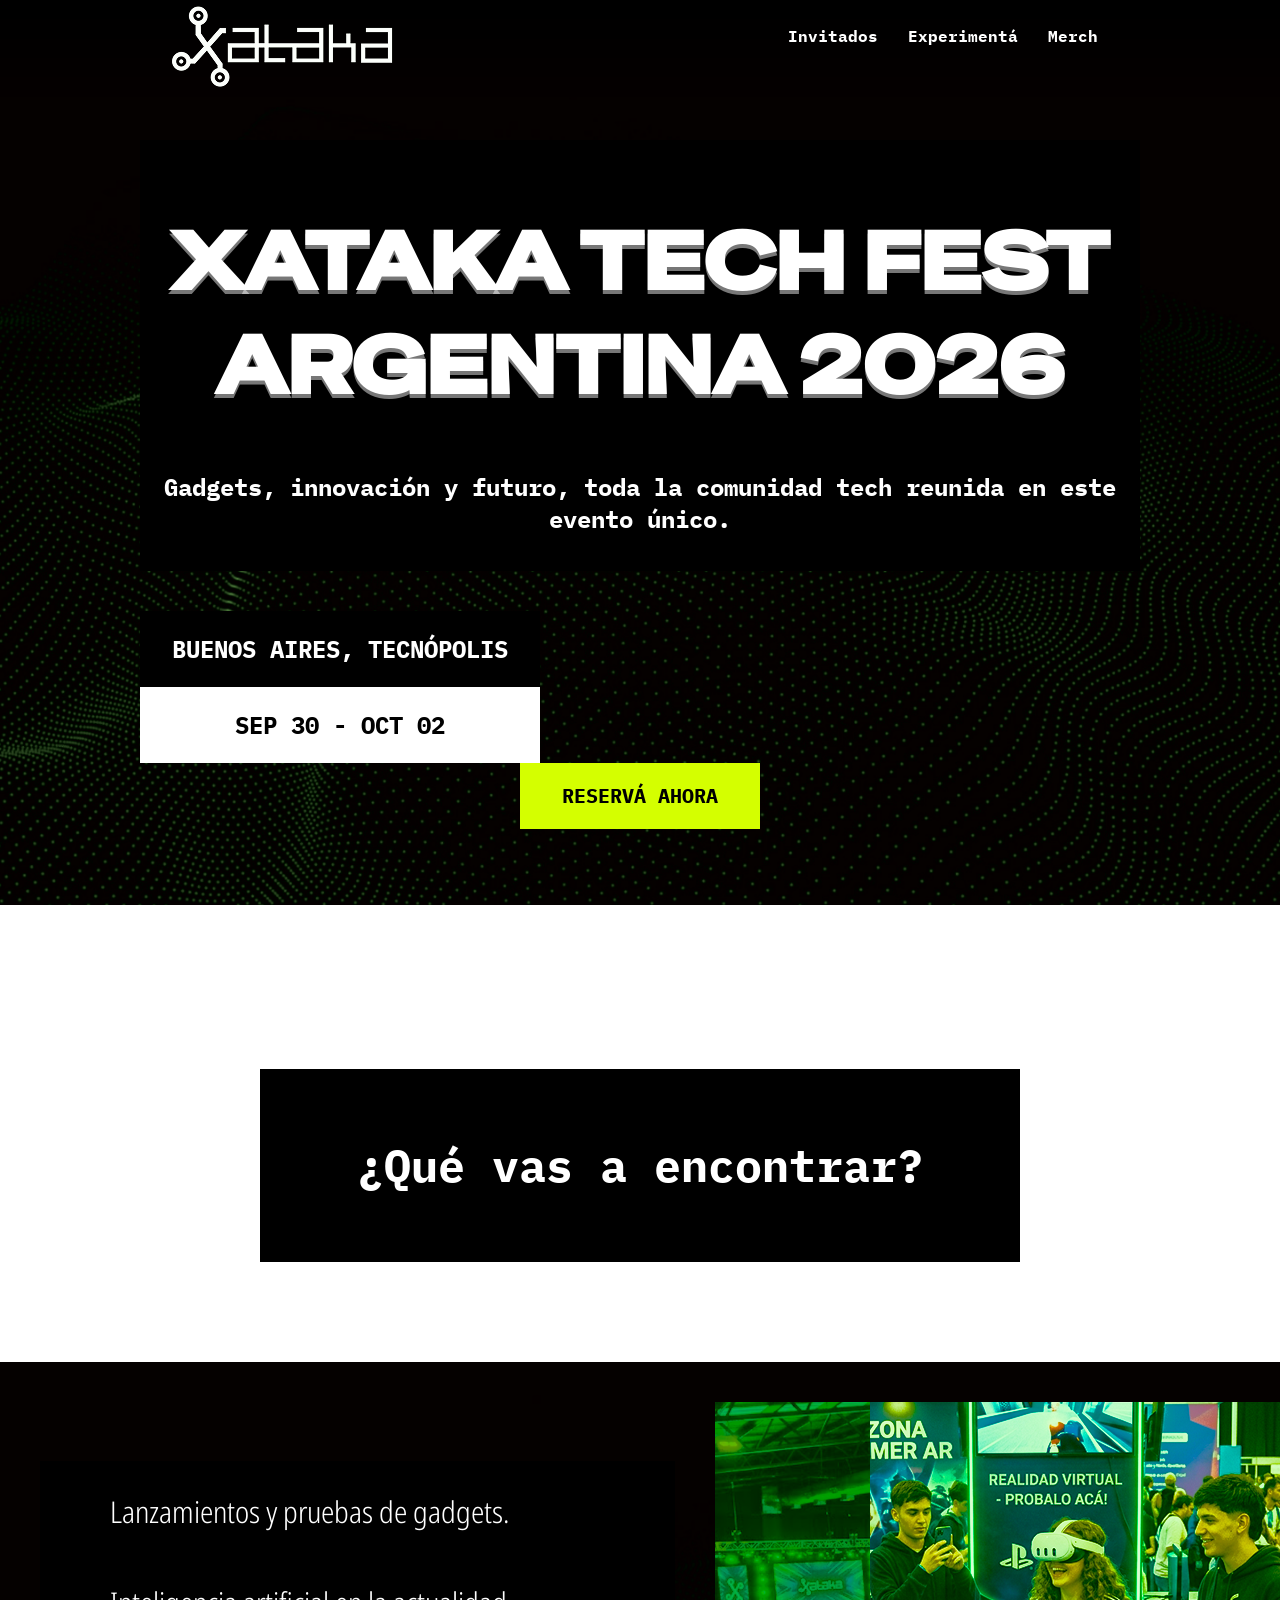
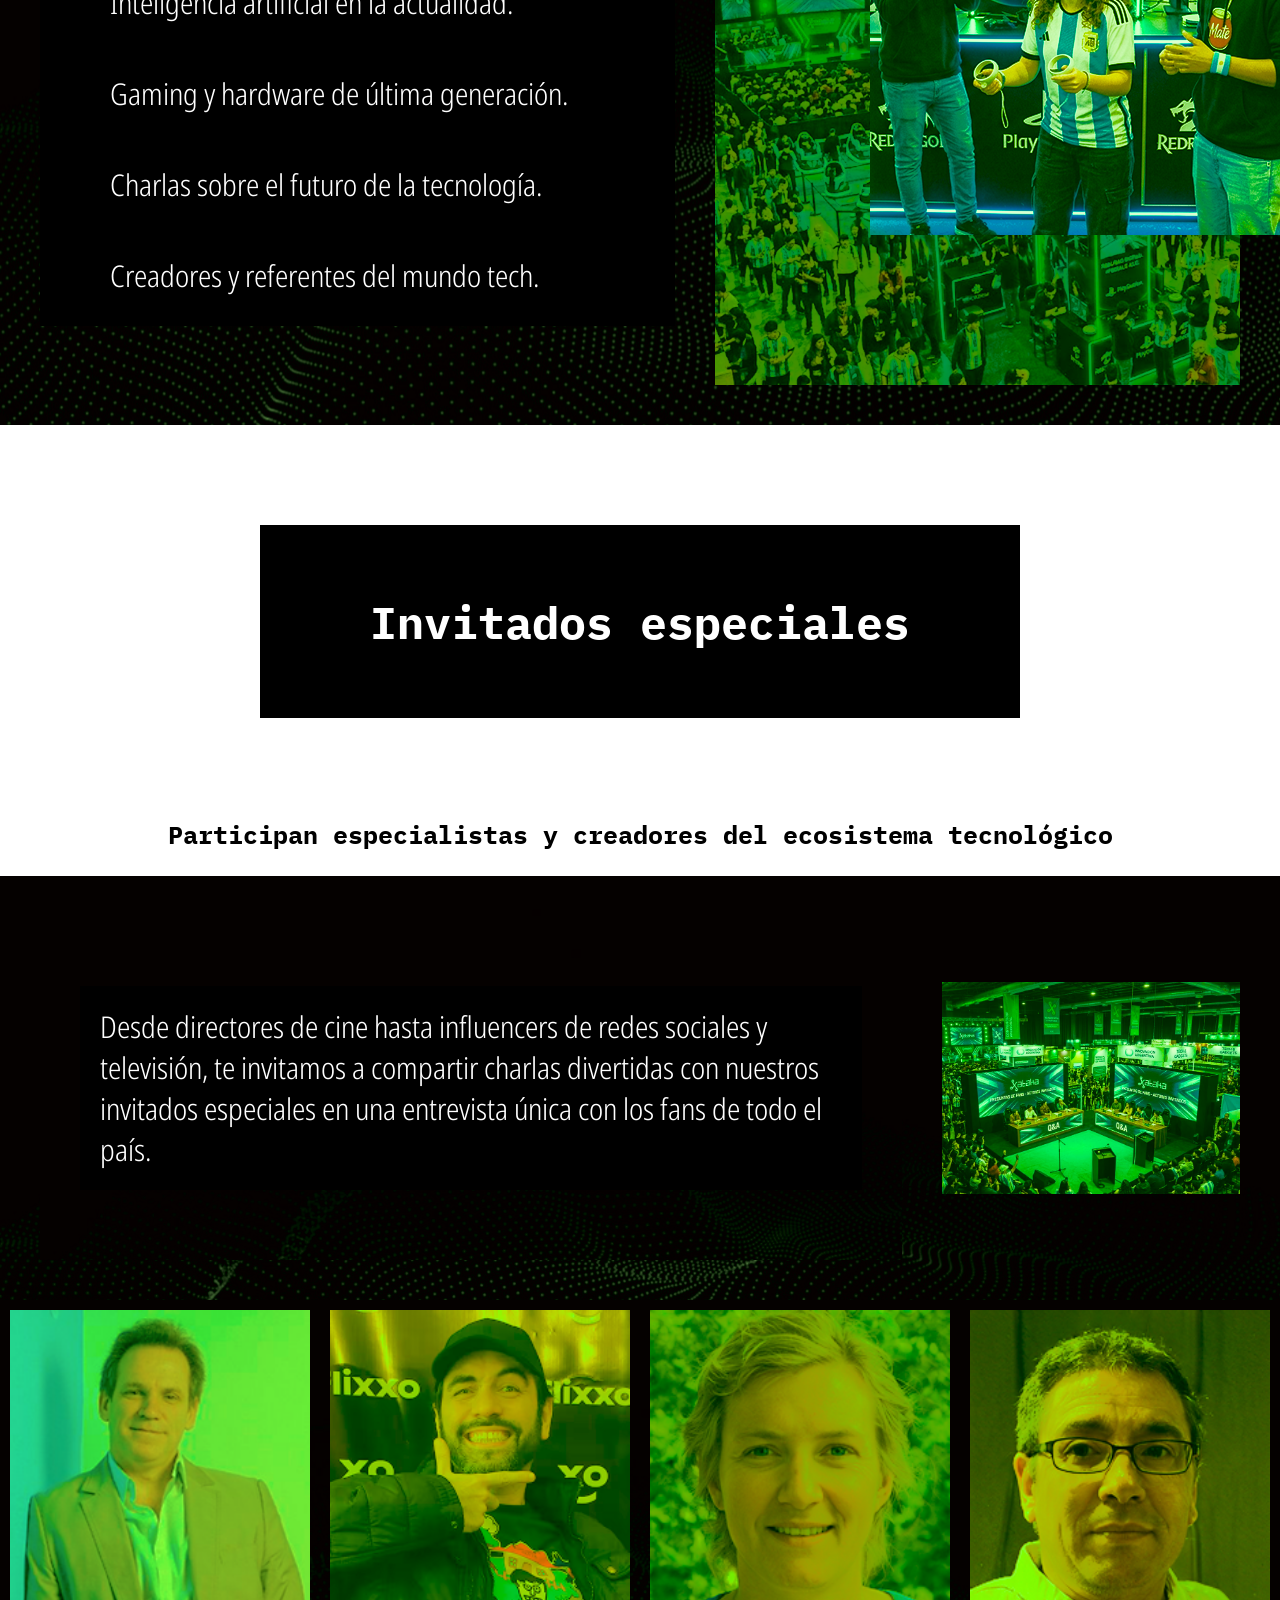
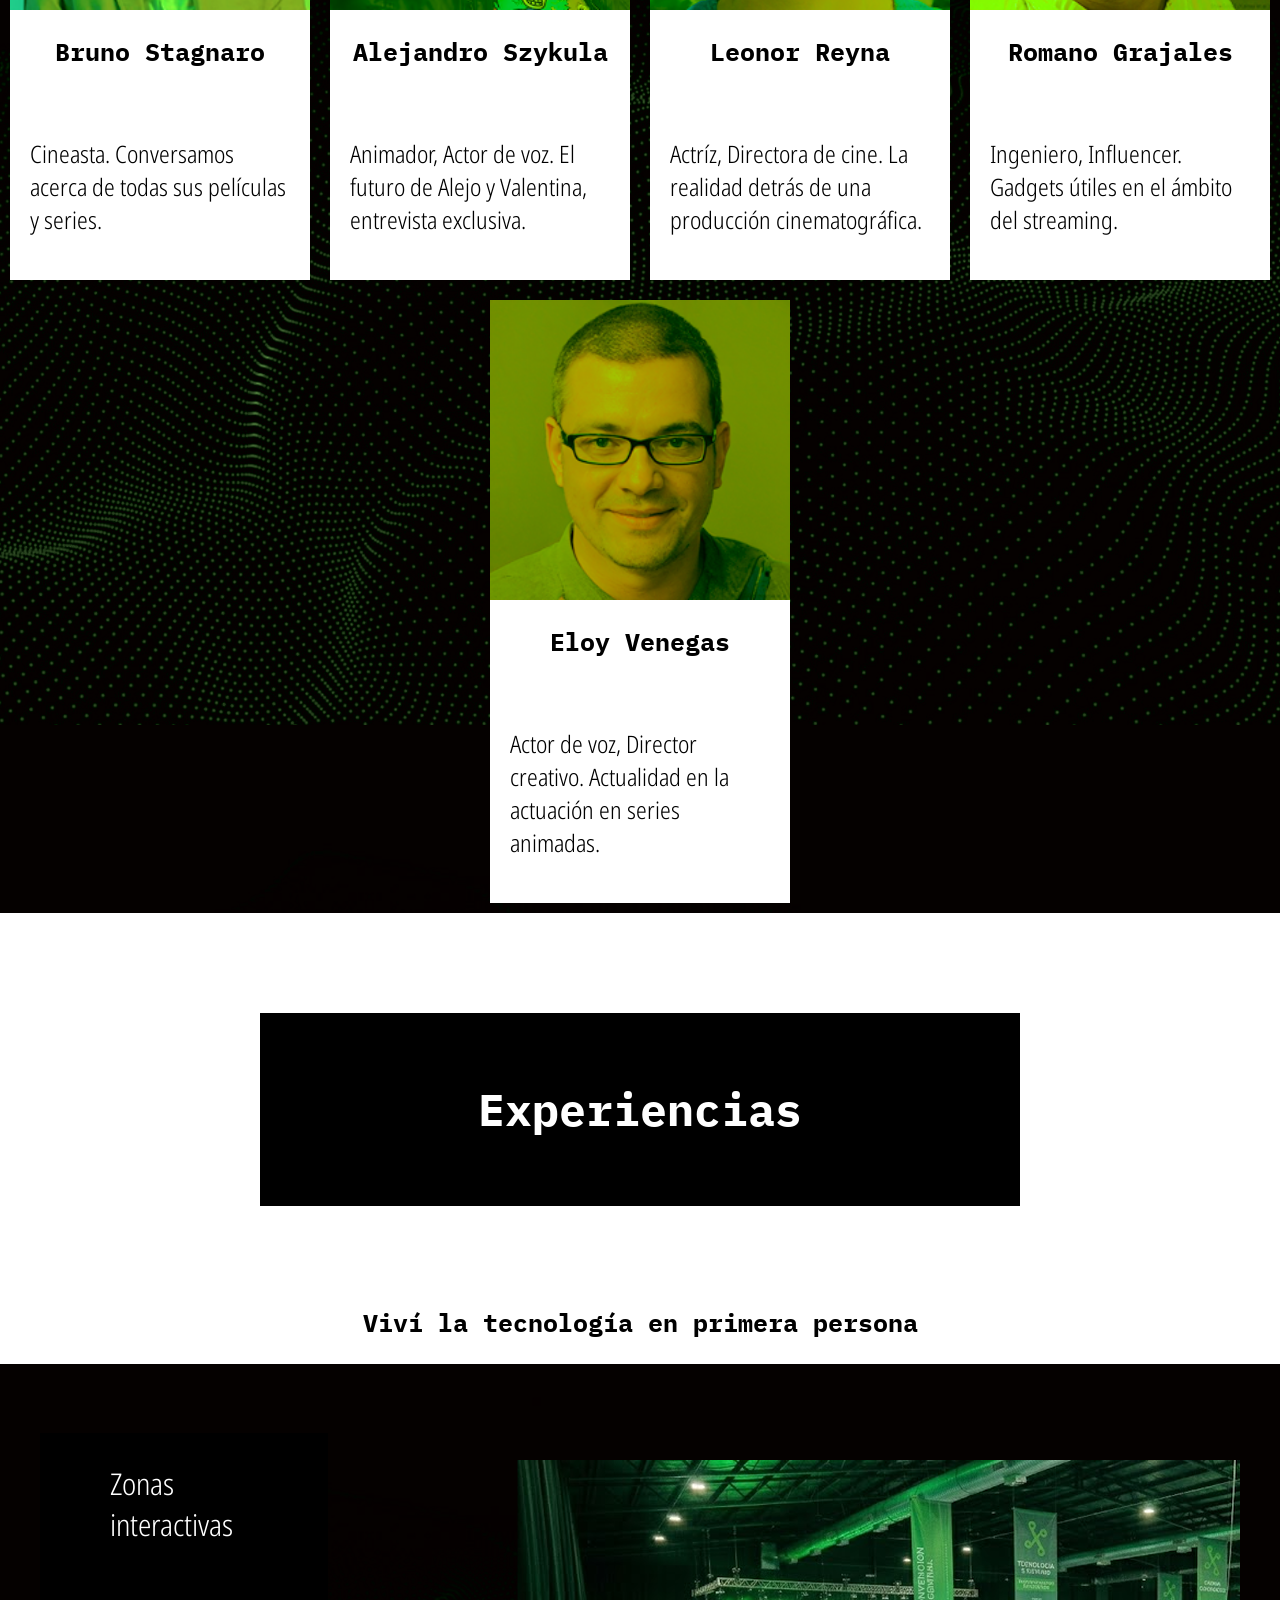
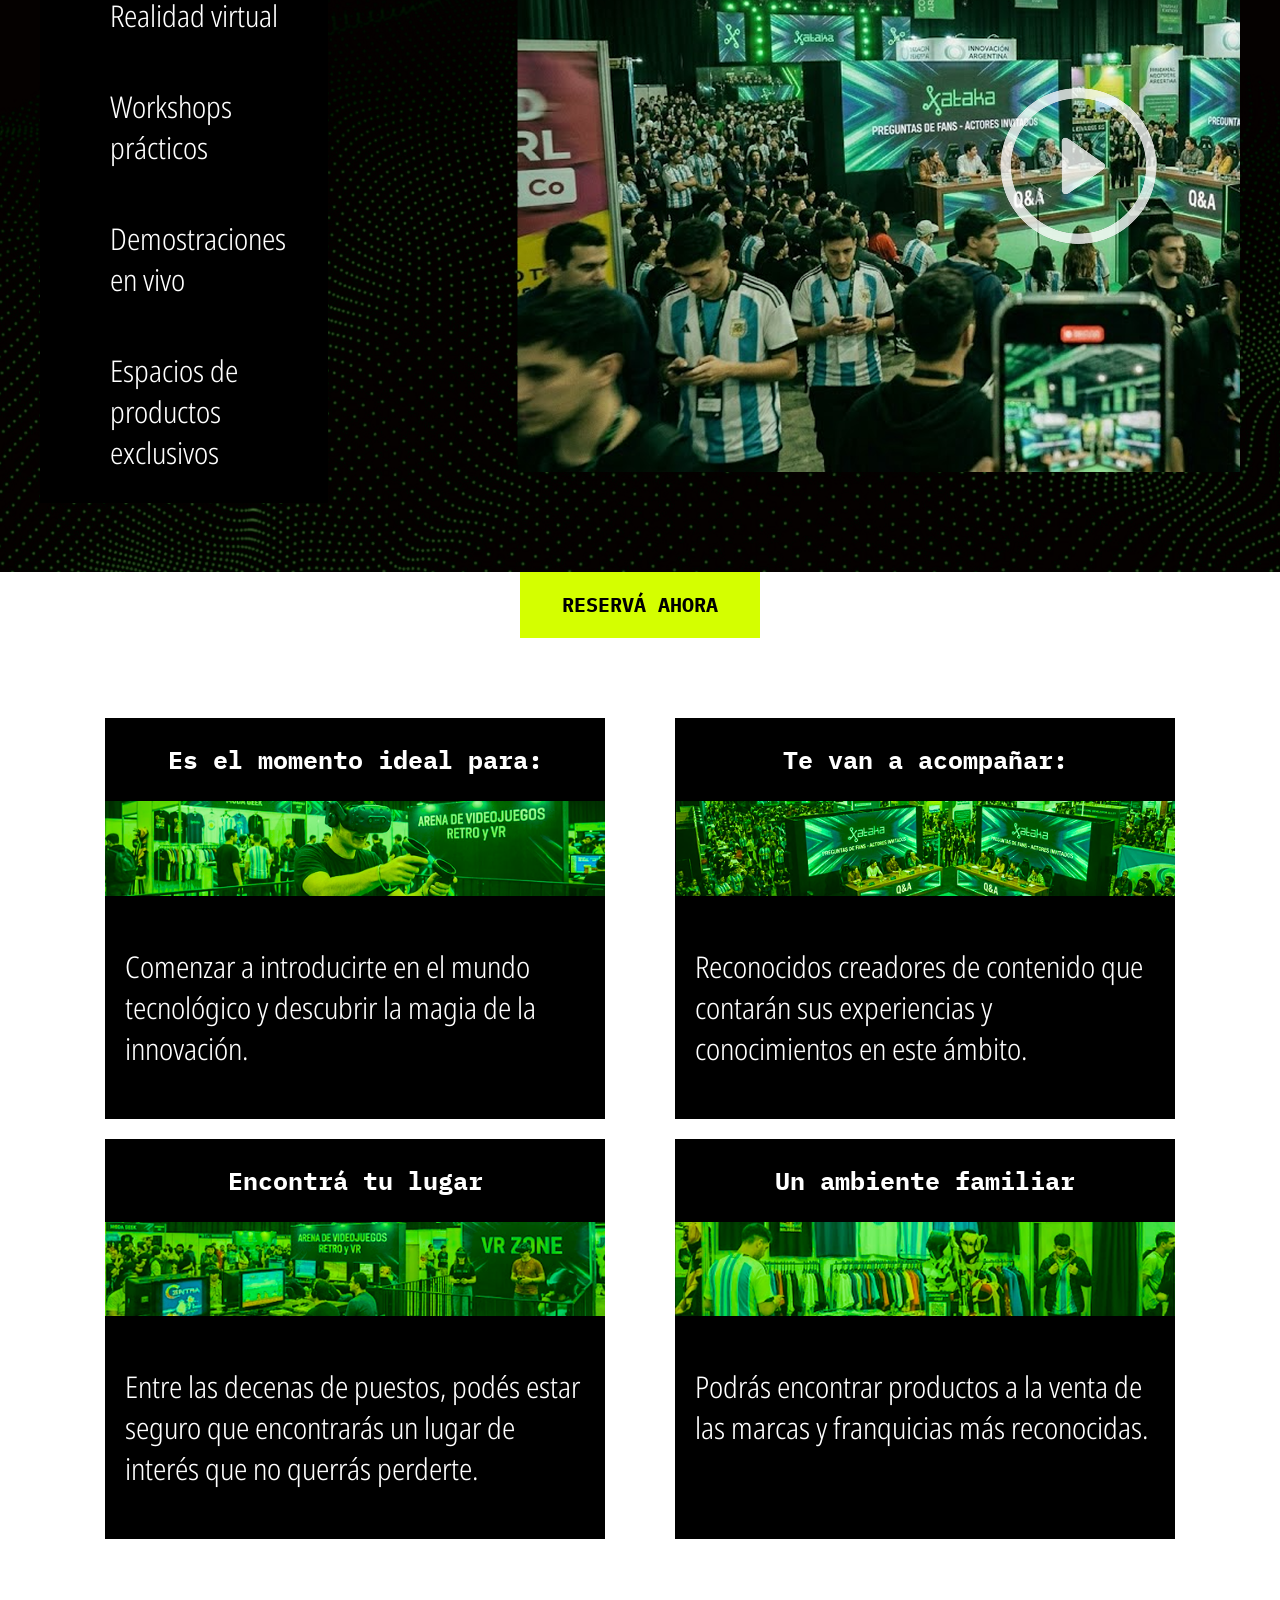
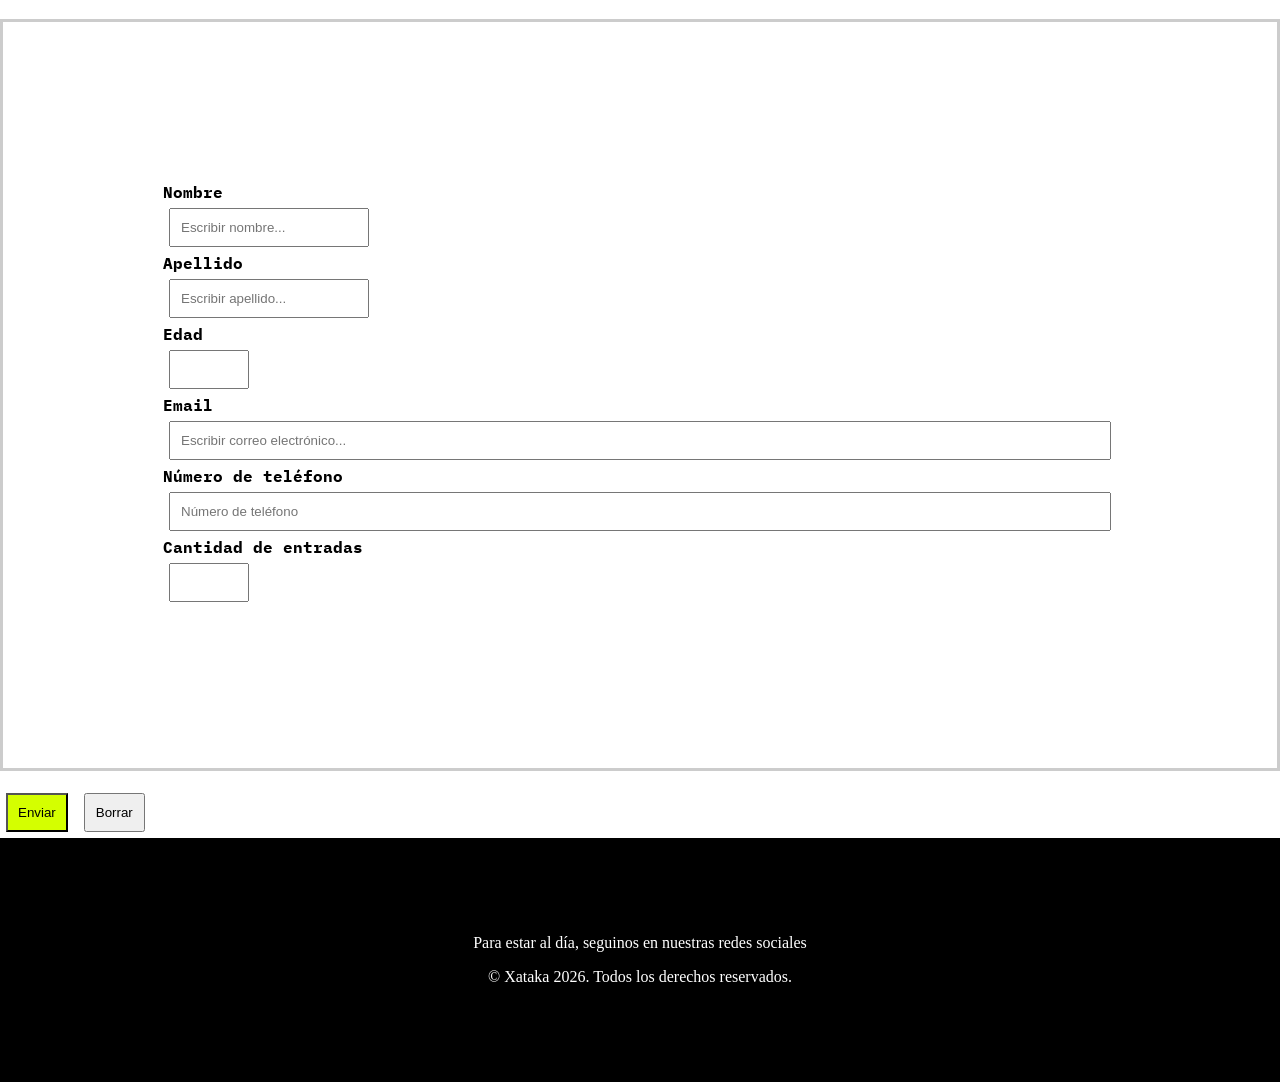
==== TP1_Xataca-main/index.html @ 2e97c283 "Add files via upload" ====
<html>
  <html lang="es">
    <head>
      <title>Xataka Tech Fest Argentina 2026</title>
      <meta charset="UTF-8" />
      <meta name="viewport" content="width=device-width, initial-scale=1.0" />
      <meta name="description" content="Xataca Tech Fest" />
      <link rel="stylesheet" href="estilos.css" />
    </head>
    <body>
      <header class="portada">
        <nav>
          <a href="https://www.xataka.com/"
            ><img src="./Imágenes/xatala logo.png" alt=""
          /></a>

          <ul>
            <li><a href="#Invitados">Invitados</a></li>
            <li><a href="#Experimentá">Experimentá</a></li>
            <li><a href="#Merch">Merch</a></li>
          </ul>
        </nav>

        <div class="título_fondo">
          <h1>XATAKA TECH FEST ARGENTINA 2026</h1>

          <h2>
            Gadgets, innovación y futuro, toda la comunidad tech reunida en este
            evento único.
          </h2>
        </div>

        <div class="info">
          <div class="ubicacion">
            <h2>BUENOS AIRES, TECNÓPOLIS</h2>
          </div>

          <div class="fecha">
            <h2>SEP 30 - OCT 02</h2>
          </div>
        </div>

        <div>
          <button class="boton"><h2>RESERVÁ AHORA</h2></button>
        </div>
      </header>

      <!-- Inicia la sección de lo que podemos encontrar. -->
      <section>
        <div>
          <div class="fondo_negro titulitos">
            <h2>¿Qué vas a encontrar?</h2>
          </div>

          <div class="fondo_portada">
            <ul class="fondo_negro listita">
              <li>Lanzamientos y pruebas de gadgets.</li>
              <li>Inteligencia artificial en la actualidad.</li>
              <li>Gaming y hardware de última generación.</li>
              <li>Charlas sobre el futuro de la tecnología.</li>
              <li>Creadores y referentes del mundo tech.</li>
            </ul>
            <div class="imagenes-seccion">
              <img src="Imágenes/image 9.png" alt="" class="tikita" />
              <img src="Imágenes/Encontrar.png" alt="" class="adaptables" />
            </div>
          </div>
        </div>
      </section>

      <!-- Inicia la sección de invitados. -->
      <section>
        <div>
          <div class="fondo_negro titulitos">
            <h2 id="Invitados">
              Invitados especiales
            </h2>
          </div>
          <h3>
            Participan especialistas y creadores del ecosistema tecnológico
          </h3>
          <div class="fondo_portada">
            <div class="cuadro_negro">
              <p>Desde directores de cine hasta influencers de redes sociales y televisión, te invitamos a compartir charlas divertidas con nuestros invitados especiales en una entrevista única con los fans de todo el país.</p>
            </div>
            <div class="imagenes-seccion">
              <img src="Imágenes/Invitados.png" alt="" class="adaptables" />
            </div>
          </div>
          <div class="cuadro_invitados">
            <div class="tarjeta_invitado">
              <img src="./Imágenes/bruno.png" alt="">
              <h3>Bruno Stagnaro</h3>
              <p>Cineasta. Conversamos acerca de todas sus películas y series.</p>
            </div>
            <div class="tarjeta_invitado">
              <img src="./Imágenes/ale.png" alt="">
              <h3>Alejandro Szykula</h3>
              <p>Animador, Actor de voz. El futuro de Alejo y Valentina, entrevista exclusiva.</p>
            </div>
            <div class="tarjeta_invitado">
              <img src="./Imágenes/leonor.png" alt="">
              <h3>Leonor Reyna</h3>
              <p>Actríz, Directora de cine. La realidad detrás de una producción cinematográfica.</p>
            </div>
            <div class="tarjeta_invitado">
              <img src="./Imágenes/romano.png" alt="">
              <h3>Romano Grajales</h3>
              <p>Ingeniero, Influencer. Gadgets útiles en el ámbito del streaming. </p>
            </div>
            <div class="tarjeta_invitado">
              <img src="./Imágenes/eloy.png" alt="">
              <h3>Eloy Venegas</h3>
              <p>Actor de voz, Director creativo. Actualidad en la actuación en series animadas.</p>
            </div>
          </div>
        </div>
      </section>

      <!-- Inicia la sección de experiencias. -->
      <section>
        <div>
          <div class="fondo_negro titulitos">
            <h2 id="Experimentá">Experiencias</h2>
          </div>
          <h3>Viví la tecnología en primera persona</h3>
          <div class="fondo_portada">
            <ul class="fondo_negro listita">
              <li>Zonas interactivas</li>
              <li>Realidad virtual</li>
              <li>Workshops prácticos</li>
              <li>Demostraciones en vivo</li>
              <li>Espacios de productos exclusivos</li>
            </ul>

            <ul class="carrusel">
              <li><img src="Imágenes/carrusel_prueba.png" alt="" /></li>
              <li><img src="Imágenes/carrusel_prueba.png" alt="" /></li>
            </ul>
          </div>
        </div>
      </section>

      <div class="div_boton">
        <button class="boton"><h2>RESERVÁ AHORA</h2></button>
      </div>

      <!-- Inicia la sección de bullets. -->
      <section class="contenedor-tarjeta">
        <div class="fondo_negro tarjeta">
          <div>
            <h3>Es el momento ideal para:</h3>
          </div>
          <div>
            <img src="./Imágenes/Ideal_img.png" alt="" />
          </div>

          <p>
            Comenzar a introducirte en el mundo tecnológico y descubrir la magia
            de la innovación.
          </p>
        </div>

        <!-- Inicia el párrafo de acompañar. -->

        <div class="fondo_negro tarjeta">
          <div>
            <h3>Te van a acompañar:</h3>
          </div>
          <div>
            <img src="./Imágenes/Acompañar_img.png" alt="" />
          </div>

          <p>
            Reconocidos creadores de contenido que contarán sus experiencias y
            conocimientos en este ámbito.
          </p>
        </div>

        <!-- Inicia el párrafo de lugar. -->

        <div class="fondo_negro tarjeta">
          <div>
            <h3>Encontrá tu lugar</h3>
          </div>
          <div>
            <img src="./Imágenes/Lugar.png" alt="" />
          </div>
          <p>
            Entre las decenas de puestos, podés estar seguro que encontrarás un
            lugar de interés que no querrás perderte.
          </p>
        </div>

        <!-- Inicia el párrafo de ambiente familiar. -->

        <div class="fondo_negro tarjeta">
          <div>
            <h3>Un ambiente familiar</h3>
          </div>
          <div>
            <img src="./Imágenes/Ambiente_img.png" alt="" />
          </div>
          <p>
            Podrás encontrar productos a la venta de las marcas y franquicias
            más reconocidas.
          </p>
        </div>
      </section>


          <form id="form">
          <label for="Nombre">Nombre</label>
          <input
            type="text"
            name="Nombre"
            id="Nombre"
            placeholder="Escribir nombre..."
            required
          />

          <label for="Apellido">Apellido</label>
          <input
            type="text"
            name="Apellido"
            id="Apellido"
            placeholder="Escribir apellido..."
            required
          />

          <label for="Edad">Edad</label>
          <input
            type="number"
            name="Edad"
            id="Edad"
            min="0"
            max="120"
            required
          />

          <label for="email">Email</label>
          <input
            type="email"
            name="email"
            id="email"
            placeholder="Escribir correo electrónico..."
            required
          />

          <label for="teléfono">Número de teléfono</label>
          <input
            type="tel"
            name="teléfono"
            id="teléfono"
            placeholder="Número de teléfono"
          />

          <label for="Cantidad de entradas">Cantidad de entradas</label>
          <input
            type="number"
            name="Cantidad de entradas"
            id="Cantidad de entradas"
            min="0"
            max="120"
            required
          />
        </form>

        <input type="submit" id="boton-enviar" value="Enviar" />

        <input type="reset" id="boton-borrar" value="Borrar" />
      </section>

      <!-- Falta edad, cantidad de entradas, arreglar lo del teléfono y no sé qué más. -->

           <script src="./papasfritas.js"></script>

      <section class="mensajito escondidito" id="mensajito">
        <p>
          Gracias <span id="Nombre-placeholder">Nombre</span>
          <span id="Apellido-placeholder">Apellido</span>, por dejar tus datos
          bancarios a <span id="email-placeholder">correo</span>:DDD
        </p>
      </section>
      <footer>
        <p>Para estar al día, seguinos en nuestras redes sociales</p>
        <p>&copy; Xataka 2026. Todos los derechos reservados.</p>
      </footer>
    </body>
  </html>
</html>
---- TP1_Xataca-main/estilos.css ----
/* Acordate de poner los media queeries. */

@font-face {
  font-family: "IBM Plex Mono";
  src: url("./Fuentes/IBMPlexMono-Bold.ttf");
}

@font-face {
  font-family: "Special Gothic Expanded One";
  src: url("./Fuentes/SpecialGothicExpandedOne-Regular.ttf");
}

@font-face {
  font-family: "Noto Sans Condensed Light";
  src: url("./Fuentes/NotoSans_Condensed-Light.ttf");
}

body {
  padding: 0;
  margin: 0;
}

header {
  padding: 140px;
}

.boton {
  background-color: #d4ff00;
  border-color: transparent;
  padding-left: 40px;
  padding-right: 40px;
  font-weight: bold;
  cursor: pointer;
}

.boton:hover {
  color: #fff;
  background-color: #627600;
}

.div_boton{
text-align: center;
}

.título_fondo {
  background-color: black;
  padding: 16px;
}

.info {
  display: flex;
  flex-direction: column;
  align-content: space-around;
  margin-top: 40px;
  margin-inline: 300px;
  transform: translateX(-300px);
}

.ubicacion {
  background-color: #fff;
  color: #000;
  padding: 2px;
  width: auto;
}

.fecha {
  background-color: black;
  color: #fff;
  padding: 2px;
}

header h1 {
  font-family: "Special Gothic Expanded One";
  font-size: 80px;
  text-shadow: #ffffff77 0px 4px 0px;
}

/*
header h2 {
    opacity: 0.8;
}

header h2:hover {
    opacity: 1.0;
}
*/

section h2 {
  padding: 10px;
}

section div h3 {
  text-align: center;
  font-size: 25px;
}

ul {
  list-style: none;
}

li {
  padding: 20px;
  margin: 10px;
}

h1,
h2,
h3 {
  font-family: "IBM Plex Mono";
}

div.fondo_negro,
ul.fondo_negro {
  background-color: #000;
  color: #fff;
  font-family: "Noto Sans Condensed Light";
  font-size: 30px;
}

nav {
  position: fixed;
  top: 0;
  left: 0;
  width: 100%;
  background-image: linear-gradient(black, transparent);
  z-index: 1;
  display: flex;
  justify-content: space-around;
}

nav a {
  color: #fff;
  display: flex;
  text-align: center;
  text-decoration: none;
  /* flex-direction: column;
    */
}

nav ul {
  font-family: "IBM Plex Mono";
  font-weight: bold;
}

nav a:hover {
  color: #d4ff00;
}

nav li {
  padding: 0%;
  display: inline-block;
}

section p {
  font-family: "Noto Sans Condensed Light";
  color: #fff;
  background-color: #000;
  padding: 20px;
}

.portada {
  background-image: url("./Imágenes/fondo_header.png");
  background-repeat: no-repeat;
  background-position: center center;
  background-size: cover;
  background-attachment: fixed;
  color: #fff;
  text-align: center;
}

.fondo_portada {
  padding: 40px;
  background-image: url("./Imágenes/fondo_header.png");
  display: flex;
  align-items: center;
  /*justify-content: space-between;*/
  gap: 40px;
}

.cuadro_negro {
  padding: 40px;
  background-image: url("./Imágenes/fondo_header.png");
  color: #fff;
  background-color: #000;
  font-size: 30px;
}

.cuadro_invitados{
  display: flex;
  flex-direction: row;
  justify-content: space-around;
  align-items: center;
  background-image: url("./Imágenes/fondo_header.png");
  flex-wrap: wrap;
}

.tarjeta_invitado{
  background-color: #fff;
  width: 300px;
  margin: 10px;
  display: flex;
  flex-direction: column;
  align-items: center;
  justify-content: space-between;
}

.tarjeta_invitado img{
  width: 100%;
}

.tarjeta_invitado p{
  background-color: #fff;
  color: #000;
  font-size: 24px;
}

.imagenes-seccion {
  display: flex;
  gap: 20px;
}

.titulitos {
  text-align: center;
  margin: 100px;
  margin-inline: 260px;
  padding: 20px;
  font-size: large;
}

.listita {
  margin: 0;
  width: 800px;
}

ul.carrusel {
  display: flex;
  overflow-x: scroll;
  scroll-snap-type: mandatory;
  list-style: none;
}

.contenedor-tarjeta {
  display: flex;
  /*flex-direction: row;*/
  flex-wrap: wrap;
  justify-content: space-around;
  gap: 20px;
  padding: 80px;
}

.tarjeta {
  width: 500px;
}

.tarjeta:hover {
  transition: 0.5s;
  scale: 1.1;
}

.tarjeta img {
  width: 100%;
}

.adaptables {
  width: 100%;
  height: auto;
}

.tikita {
  position: absolute;
  right: 0;
}

form {
  font-family: "IBM Plex Mono";
  padding: 160px;
  border-color: #ccc;
  border-style: solid;

  display: flex;
  flex-direction: column;
}

input[type="submit"] {
  background-color: #d4ff00;
  cursor: pointer;
}

input {
  padding: 10px;
  margin: 6px;
}

input[type="number"] {
  width: 80px;
}

input[type="text"] {
  width: 200px;
}

.escondidito {
  display: none;
}

html {
  scroll-behavior: smooth;
}

footer {
  background-color: #000;
  color: #fff;
  text-align: center;
  padding: 80px;
}

/*@media (max-width: 600px) {
  html,
  body {
    background-color: red !important;
  }
}
*/

@media (min-width: 320px) {
  .fecha,
  .ubicacion {
    filter: invert(100%);
  }
}

/*
@media (min-width: 320px) {
  .info {
    width: 100%;
  }
}
@media (min-width: 320px) {
  div {
    width: 100%;
  }
}

@media (min-width: 320px) {
  footer {
    width: 100%;
  }
}
@media (min-width: 320px) {
  .fondo_portada {
    width: 100%;
  }
}

*/
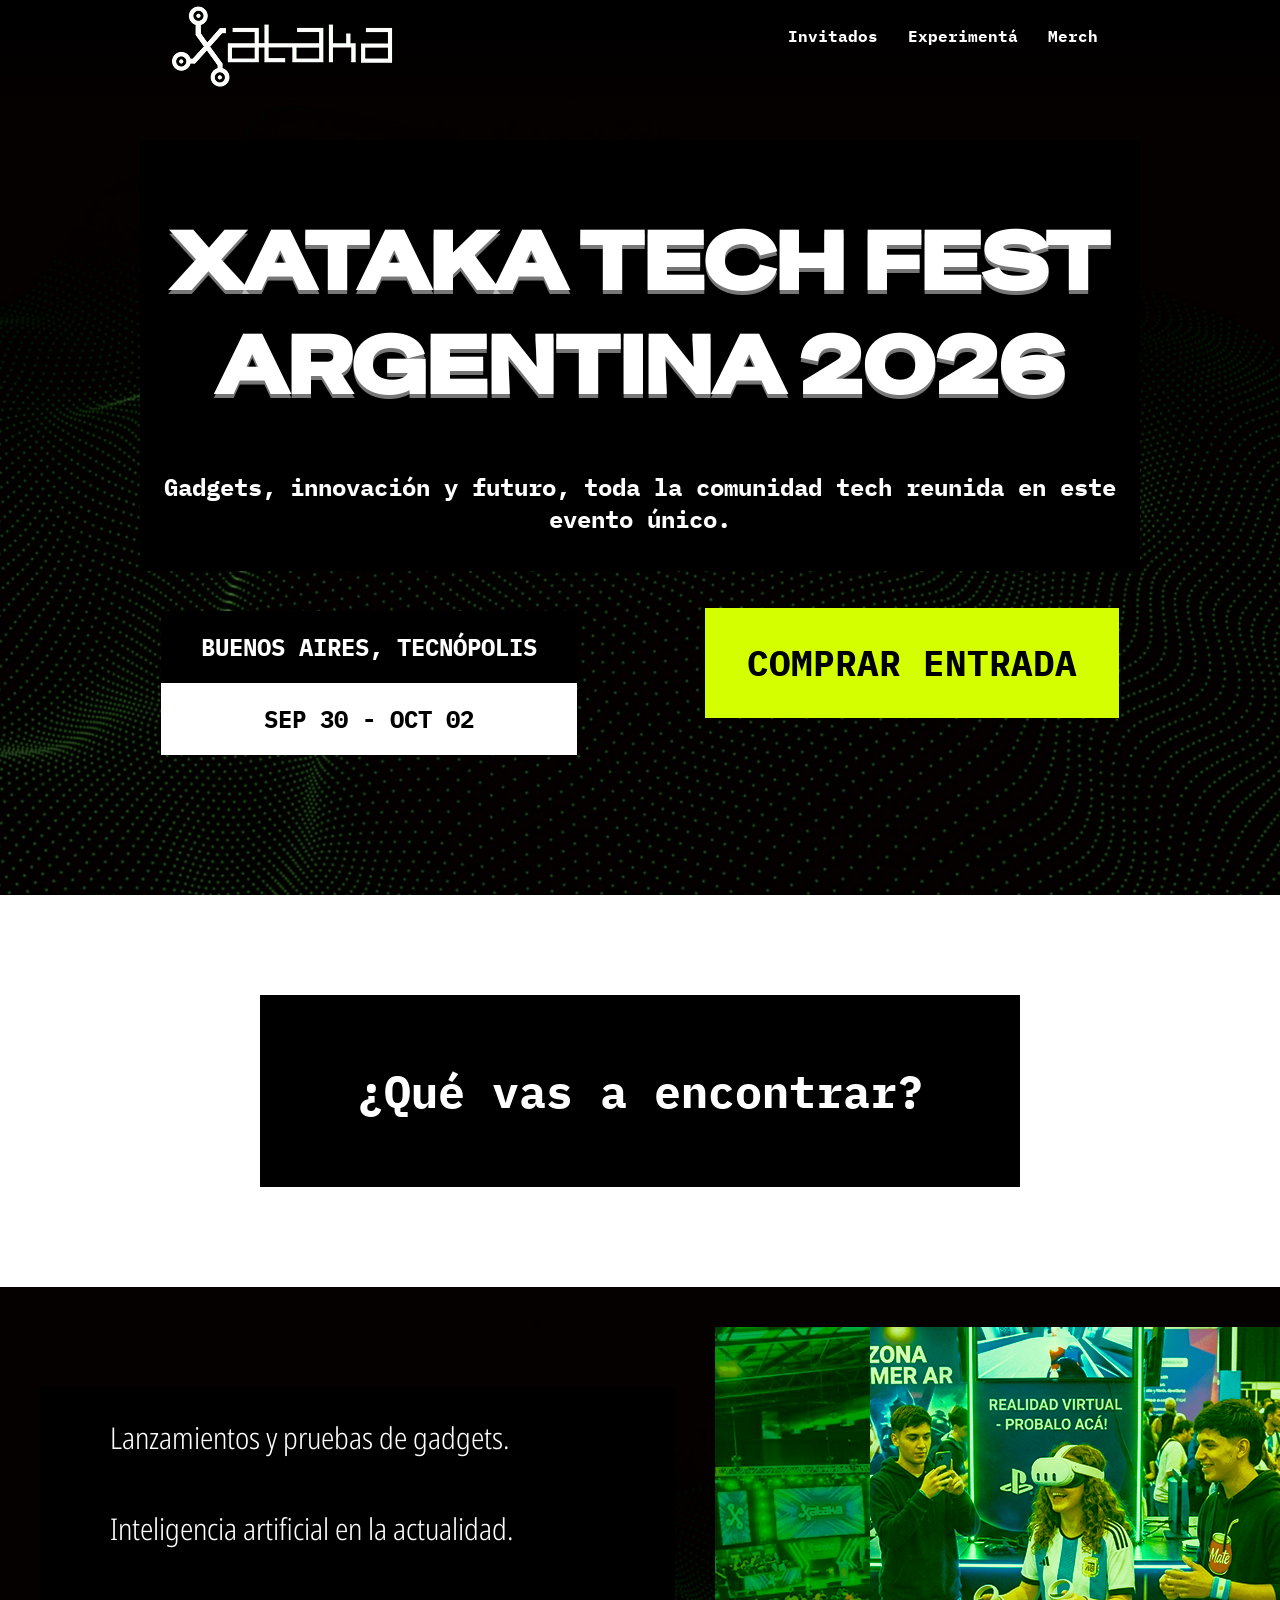
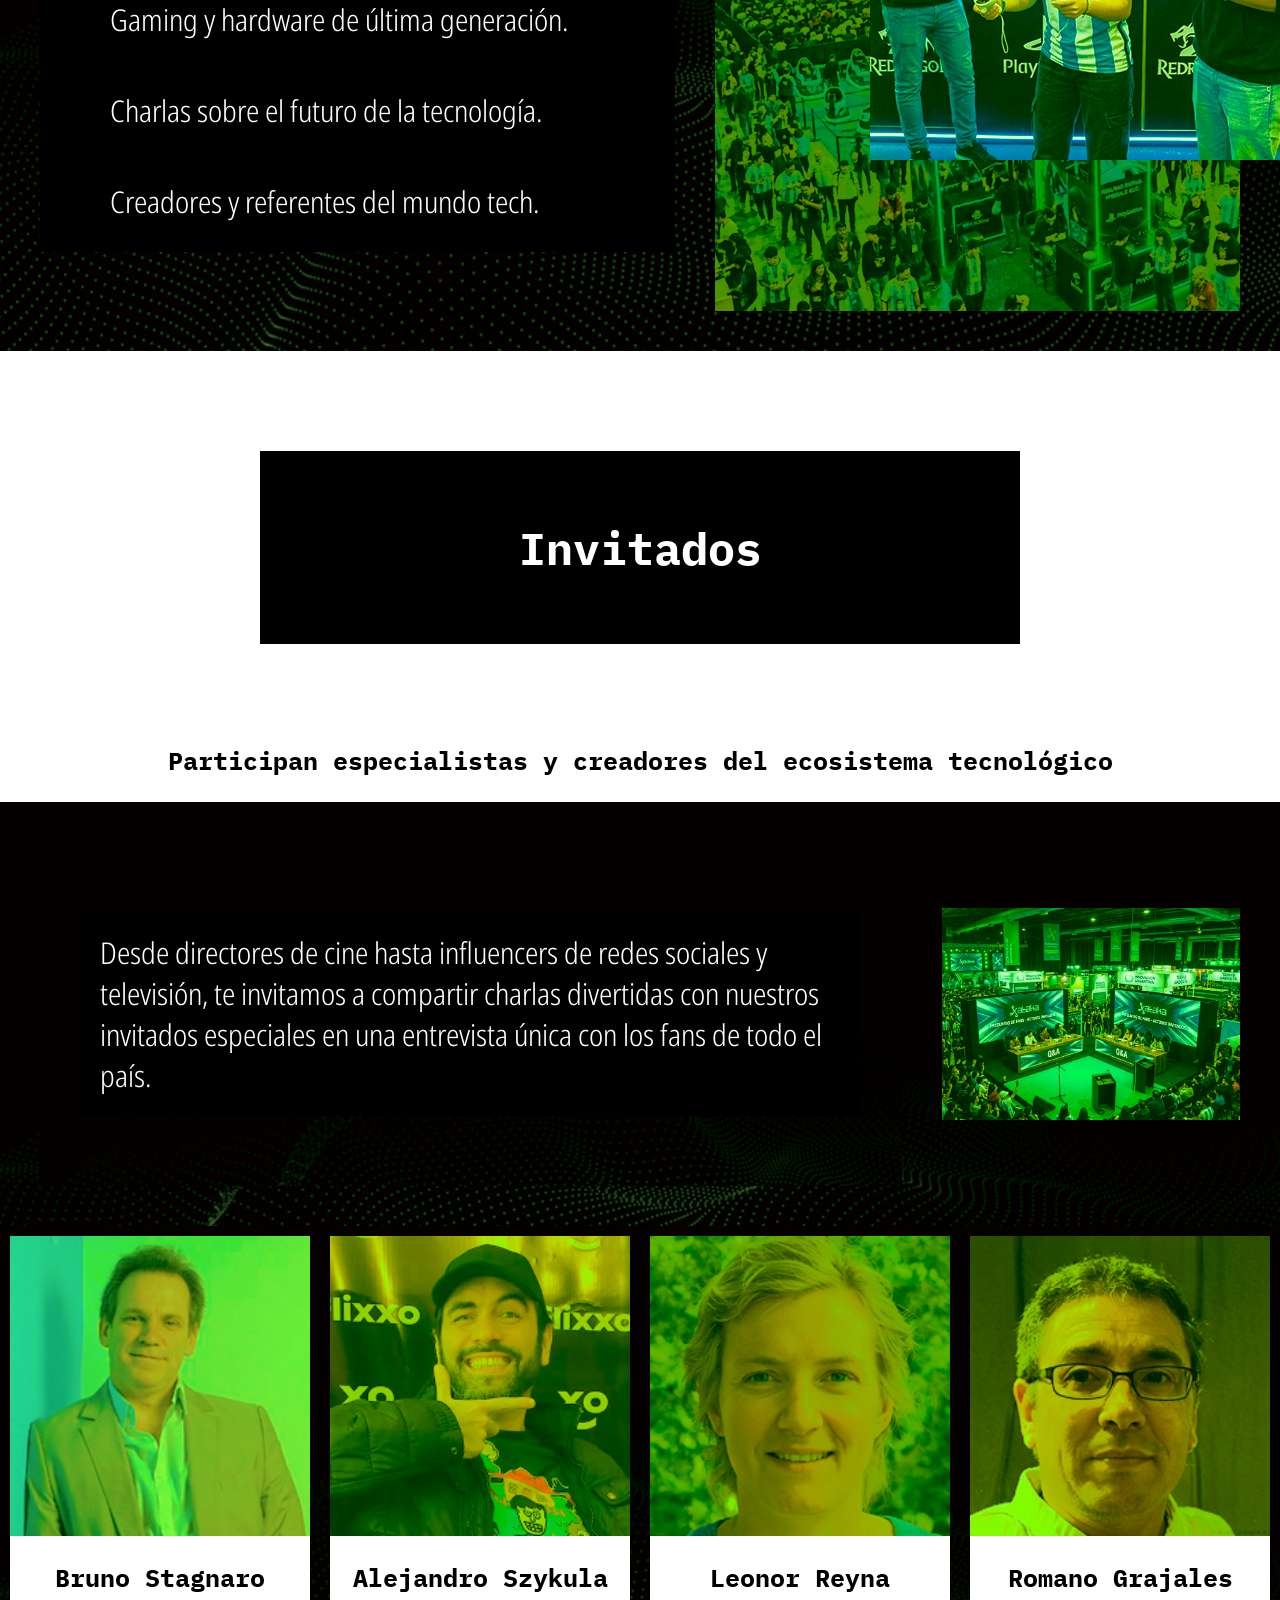
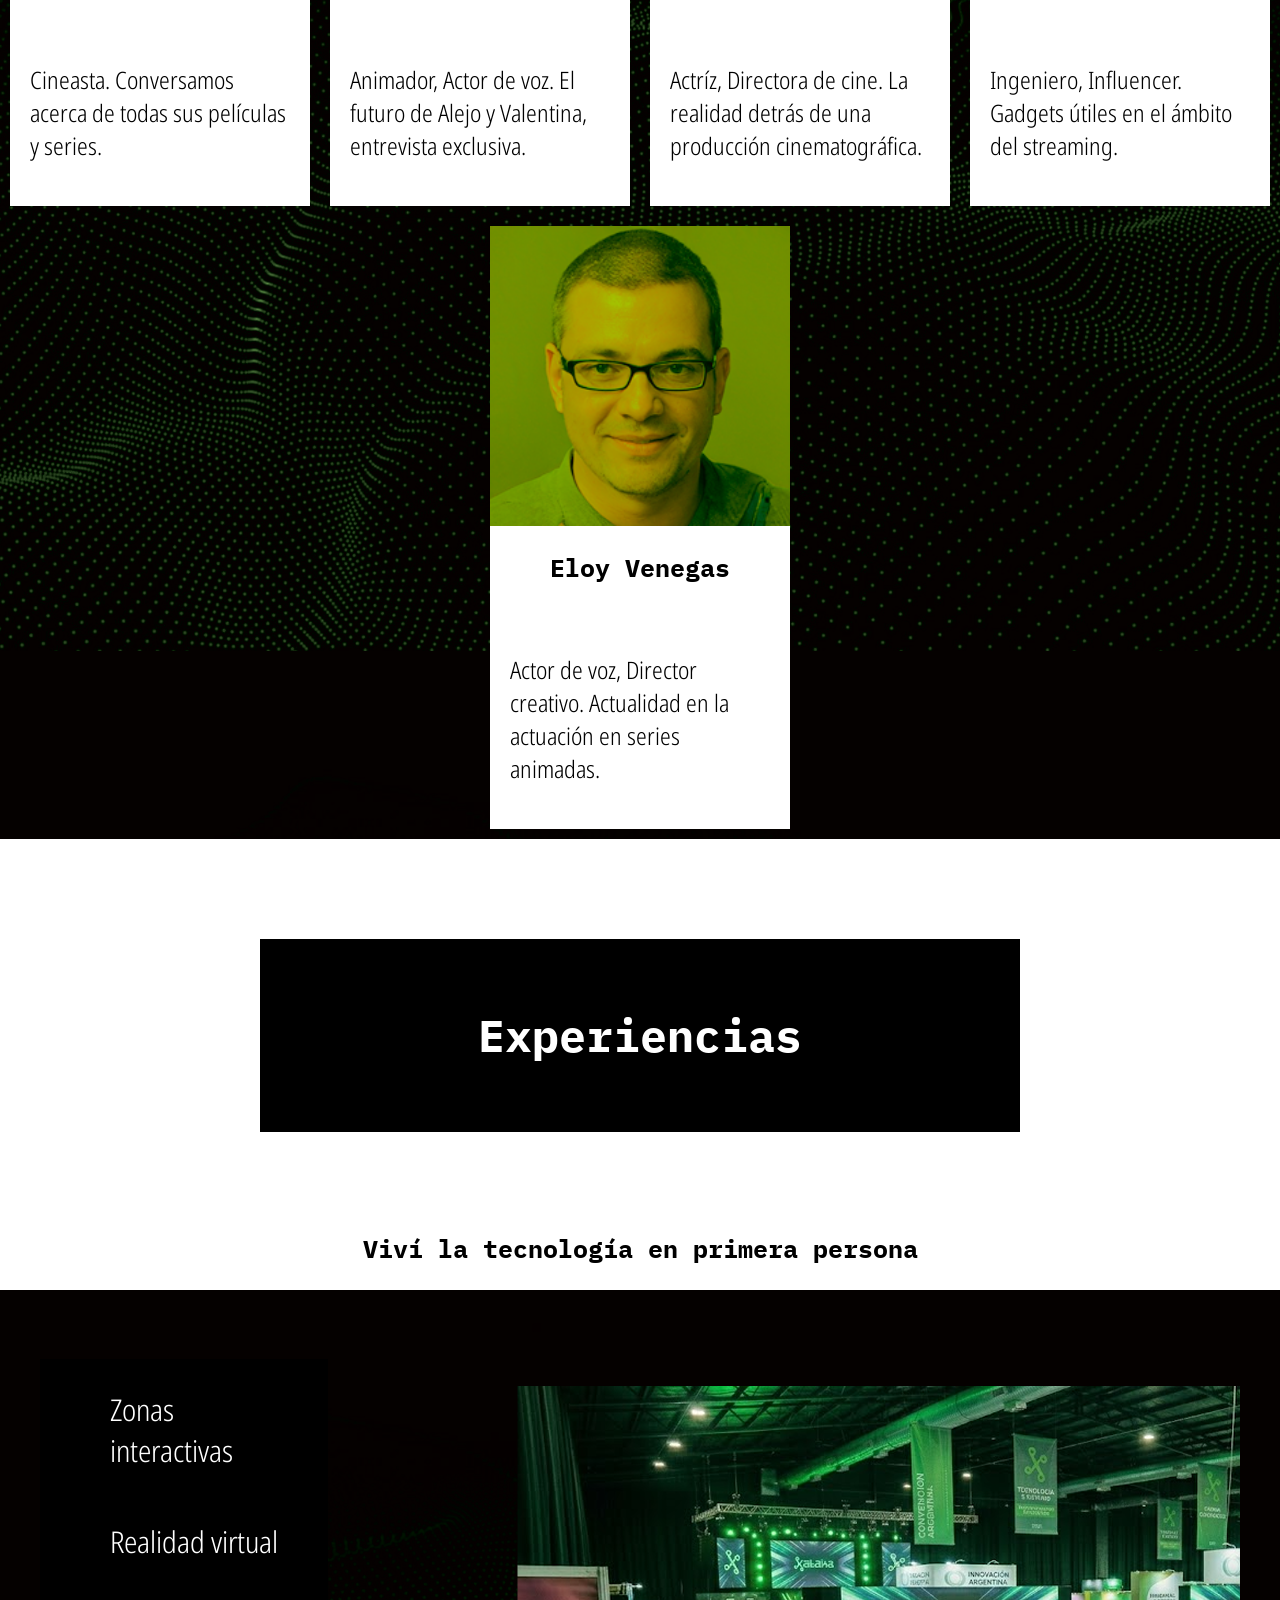
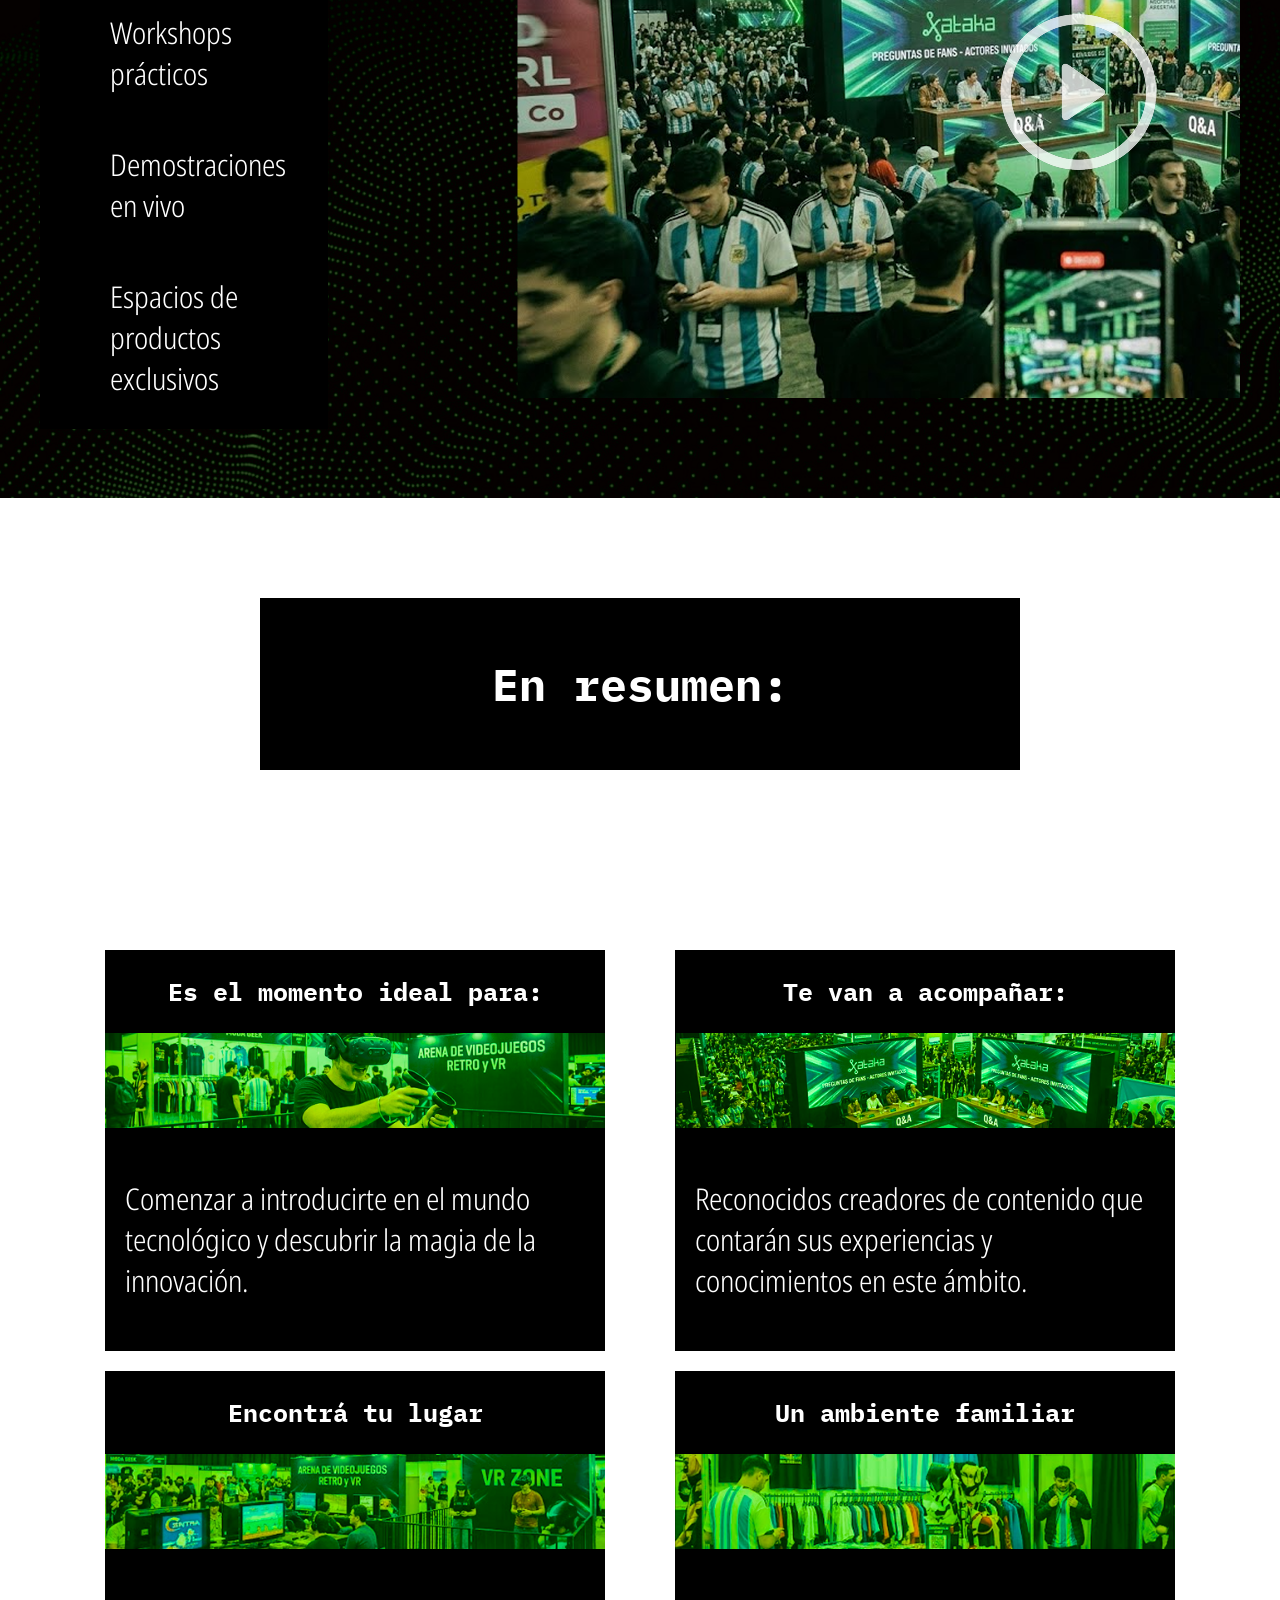
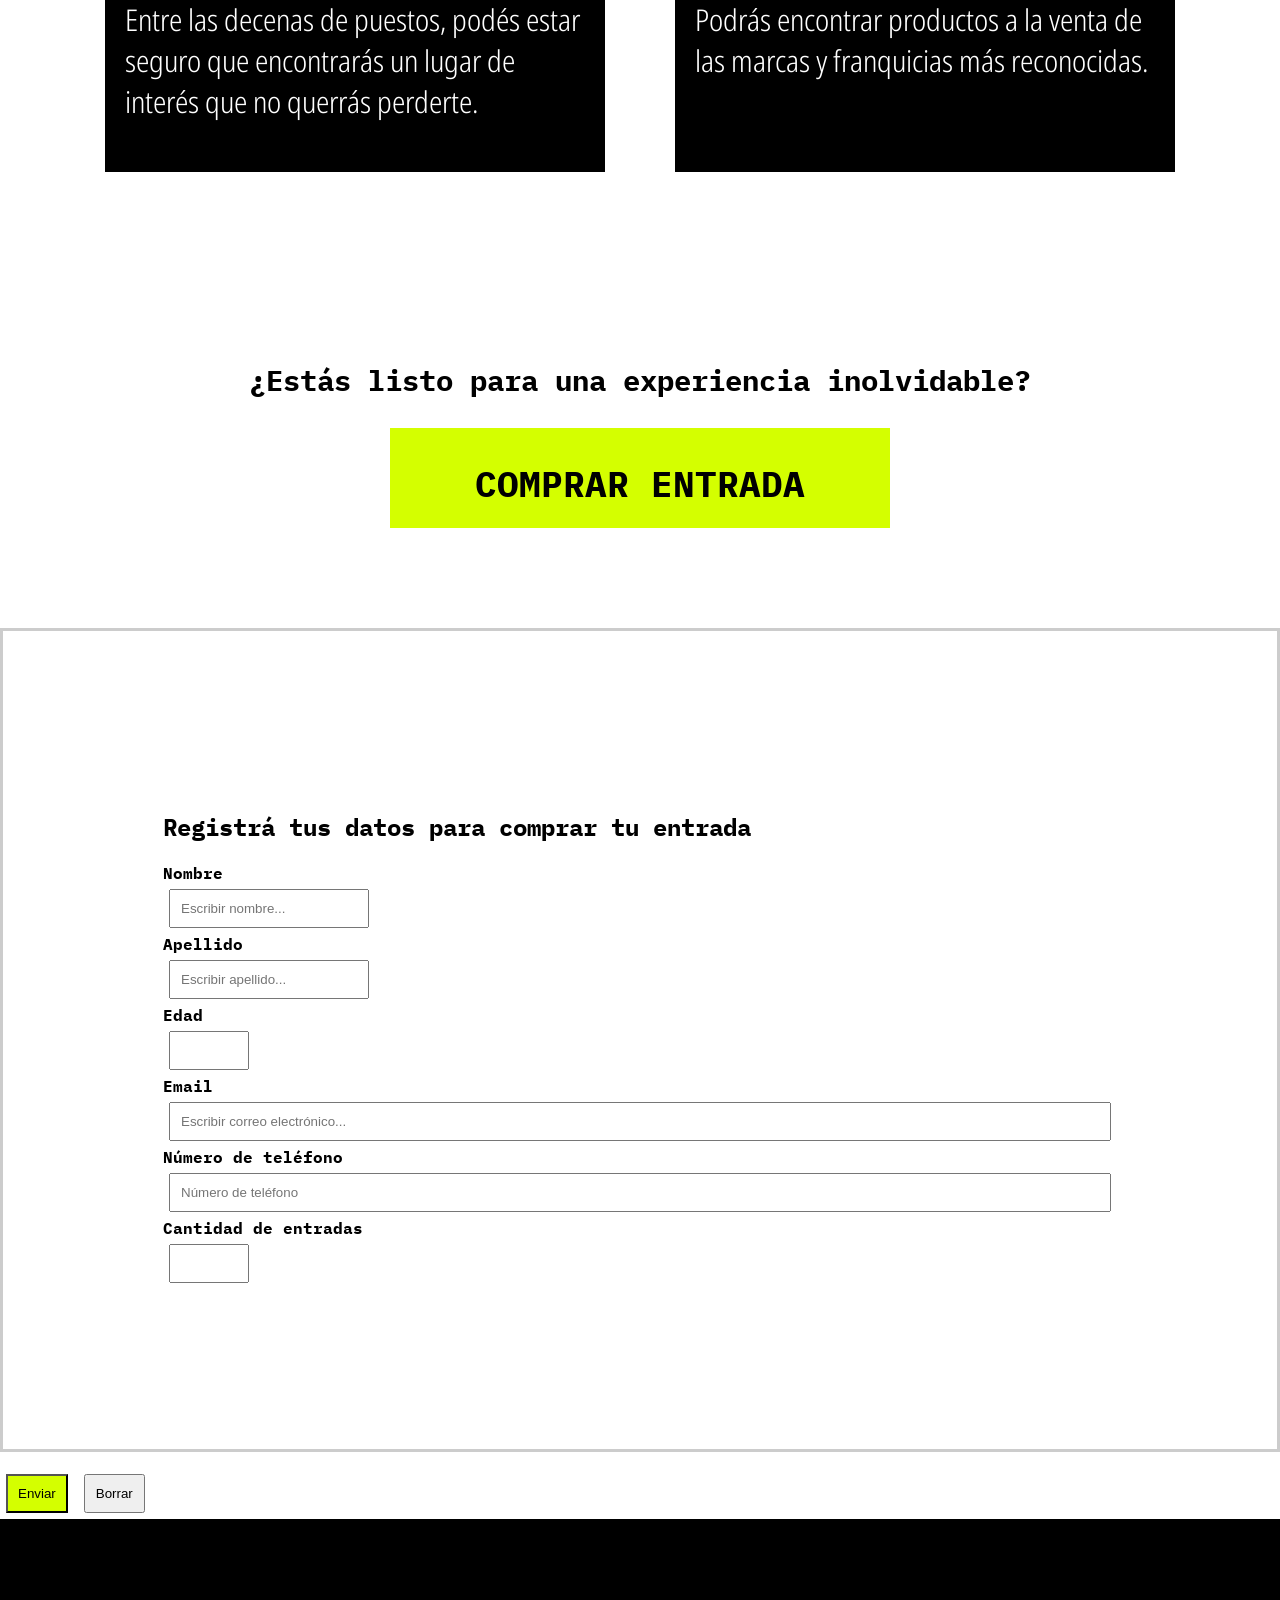
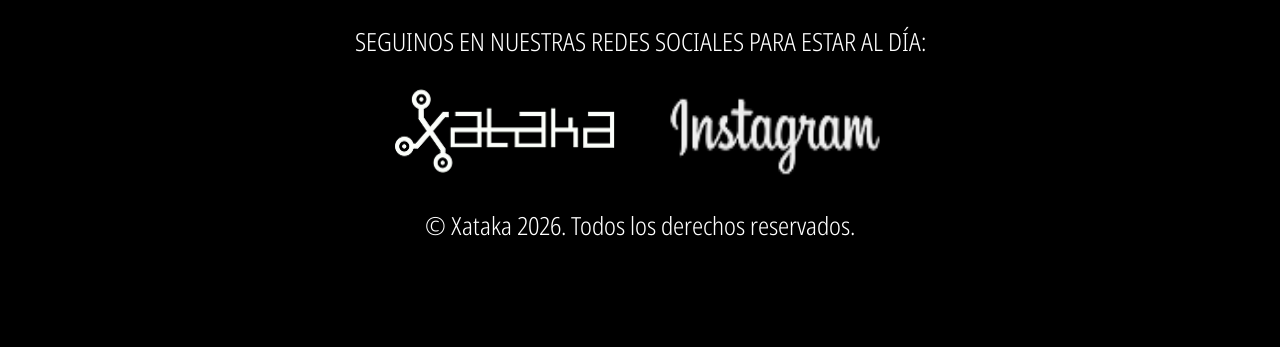
==== commit 6fc1cd9f: "Add files via upload" ====
--- a/TP1_Xataca-main/index.html
+++ b/TP1_Xataca-main/index.html
@@ -11,7 +11,7 @@
       <header class="portada">
         <nav>
           <a href="https://www.xataka.com/"
-            ><img src="./Imágenes/xatala logo.png" alt=""
+            ><img src="./Imágenes/xatala_logo.png" alt=""
           /></a>
 
           <ul>
@@ -30,18 +30,24 @@
           </h2>
         </div>
 
-        <div class="info">
-          <div class="ubicacion">
-            <h2>BUENOS AIRES, TECNÓPOLIS</h2>
-          </div>
-
-          <div class="fecha">
-            <h2>SEP 30 - OCT 02</h2>
-          </div>
-        </div>
-
-        <div>
-          <button class="boton"><h2>RESERVÁ AHORA</h2></button>
+        <div class="div_ubicacionyboton">
+
+            <div class="info">
+
+              <div class="ubicacion">
+                <h2>BUENOS AIRES, TECNÓPOLIS</h2>
+              </div>
+
+              <div class="fecha">
+                <h2>SEP 30 - OCT 02</h2>
+              </div>
+
+            </div>  
+
+            <div>
+              <button class="boton"><h2>COMPRAR ENTRADA</h2></button>
+            </div>
+
         </div>
       </header>
 
@@ -73,7 +79,7 @@
         <div>
           <div class="fondo_negro titulitos">
             <h2 id="Invitados">
-              Invitados especiales
+              Invitados
             </h2>
           </div>
           <h3>
@@ -141,9 +147,11 @@
         </div>
       </section>
 
-      <div class="div_boton">
-        <button class="boton"><h2>RESERVÁ AHORA</h2></button>
-      </div>
+      <div class="fondo_negro titulitos">
+            <h2 id="Invitados">
+              En resumen:
+            </h2>
+          </div>
 
       <!-- Inicia la sección de bullets. -->
       <section class="contenedor-tarjeta">
@@ -208,8 +216,14 @@
         </div>
       </section>
 
+      <div class="div_botonbajo">
+        <h3>¿Estás listo para una experiencia inolvidable?</h3>
+        <button class="boton"  style="width: 500px; height: 100px;"><h2>COMPRAR ENTRADA</h2></button>
+      </div>
+
 
           <form id="form">
+            <h2>Registrá tus datos para comprar tu entrada</h2>
           <label for="Nombre">Nombre</label>
           <input
             type="text"
@@ -283,7 +297,12 @@
         </p>
       </section>
       <footer>
-        <p>Para estar al día, seguinos en nuestras redes sociales</p>
+        <p>SEGUINOS EN NUESTRAS REDES SOCIALES PARA ESTAR AL DÍA:</p>
+        <div>
+          <a href="https://www.xataka.com/"><img src="./Imágenes/xatala_logo.png" alt="" class="img-uniforme"></a>
+          <a href=""><img src="./Imágenes/instagram.png" alt="" class="img-uniforme"></a>
+
+        </div>
         <p>&copy; Xataka 2026. Todos los derechos reservados.</p>
       </footer>
     </body>
--- a/TP1_Xataca-main/estilos.css
+++ b/TP1_Xataca-main/estilos.css
@@ -16,7 +16,7 @@
 }
 
 body {
-  padding: 0;
+  padding: 0px;
   margin: 0;
 }
 
@@ -27,10 +27,10 @@
 .boton {
   background-color: #d4ff00;
   border-color: transparent;
-  padding-left: 40px;
-  padding-right: 40px;
   font-weight: bold;
+  font-size: 24px;
   cursor: pointer;
+  padding: 0px 40px;
 }
 
 .boton:hover {
@@ -38,8 +38,15 @@
   background-color: #627600;
 }
 
-.div_boton{
-text-align: center;
+.div_botonbajo{
+  display: flex;
+  flex-direction: column;
+  align-content: space-around;
+  align-items: center;
+  padding-top: 80px;
+  text-align: center;
+  font-size: 25px;
+  padding-bottom: 100px;
 }
 
 .título_fondo {
@@ -49,24 +56,37 @@
 
 .info {
   display: flex;
-  flex-direction: column;
+  flex-direction: row;
   align-content: space-around;
   margin-top: 40px;
-  margin-inline: 300px;
-  transform: translateX(-300px);
+}
+
+.div_ubicacionyboton div{
+  flex-direction: column;
 }
 
 .ubicacion {
   background-color: #fff;
   color: #000;
-  padding: 2px;
+  padding: 0px 40px;
   width: auto;
 }
 
 .fecha {
   background-color: black;
   color: #fff;
-  padding: 2px;
+  padding: 0px 40px;
+  width: auto;
+}
+
+.div_ubicacionyboton{
+  display: flex;
+  flex-direction: row;
+  justify-content: center;
+  align-content: space-evenly;
+  gap: 10vw;
+  align-items: center;
+  width: 100%;
 }
 
 header h1 {
@@ -308,10 +328,27 @@
 }
 
 footer {
+  font-family: "Noto Sans Condensed Light";
   background-color: #000;
   color: #fff;
   text-align: center;
   padding: 80px;
+  font-size: 25px;
+}
+
+footer div{
+  display: flex;
+  flex-direction: row;
+  align-content: space-around;
+  align-items: center;
+  justify-content: center;
+  gap: 50px;
+}
+
+.img-uniforme {
+    width: 220px;  /* Ancho fijo deseado */
+    height: 100px; /* Alto fijo deseado */
+    background-color: transparent; 
 }
 
 /*@media (max-width: 600px) {
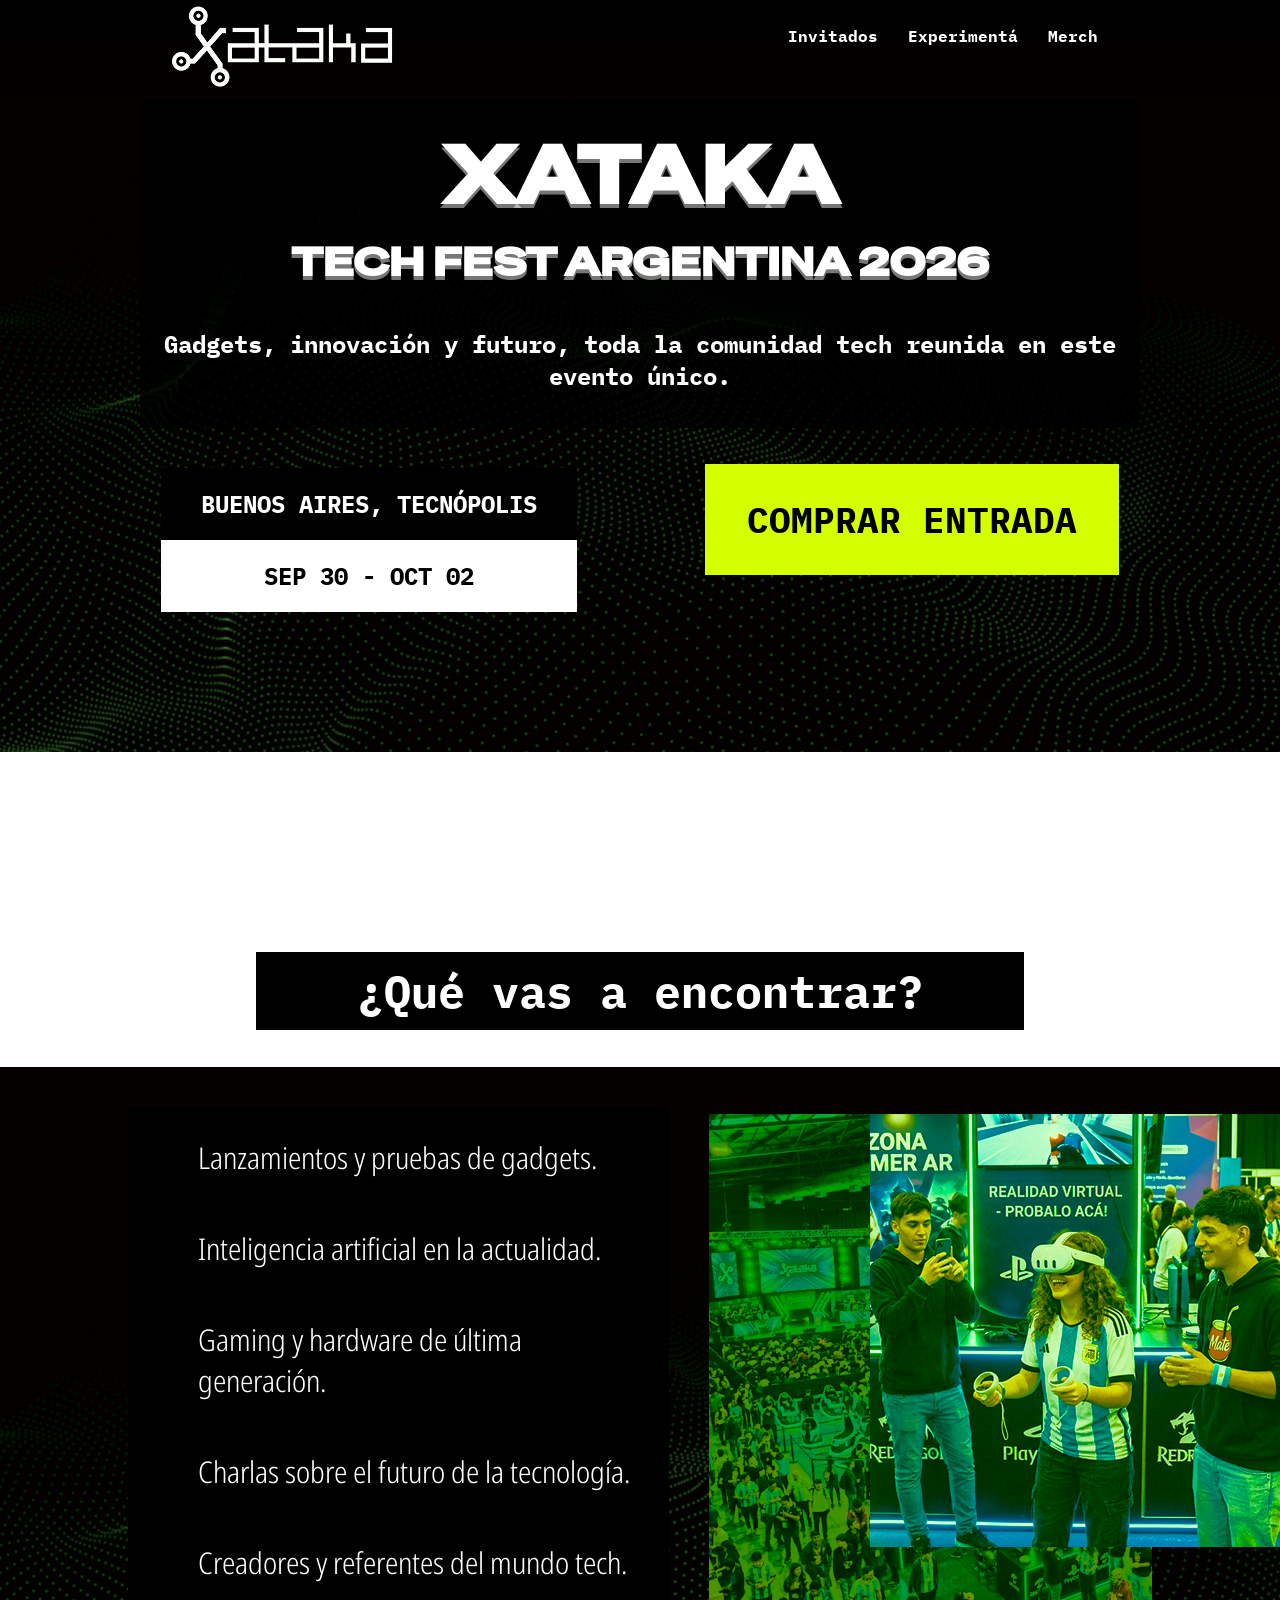
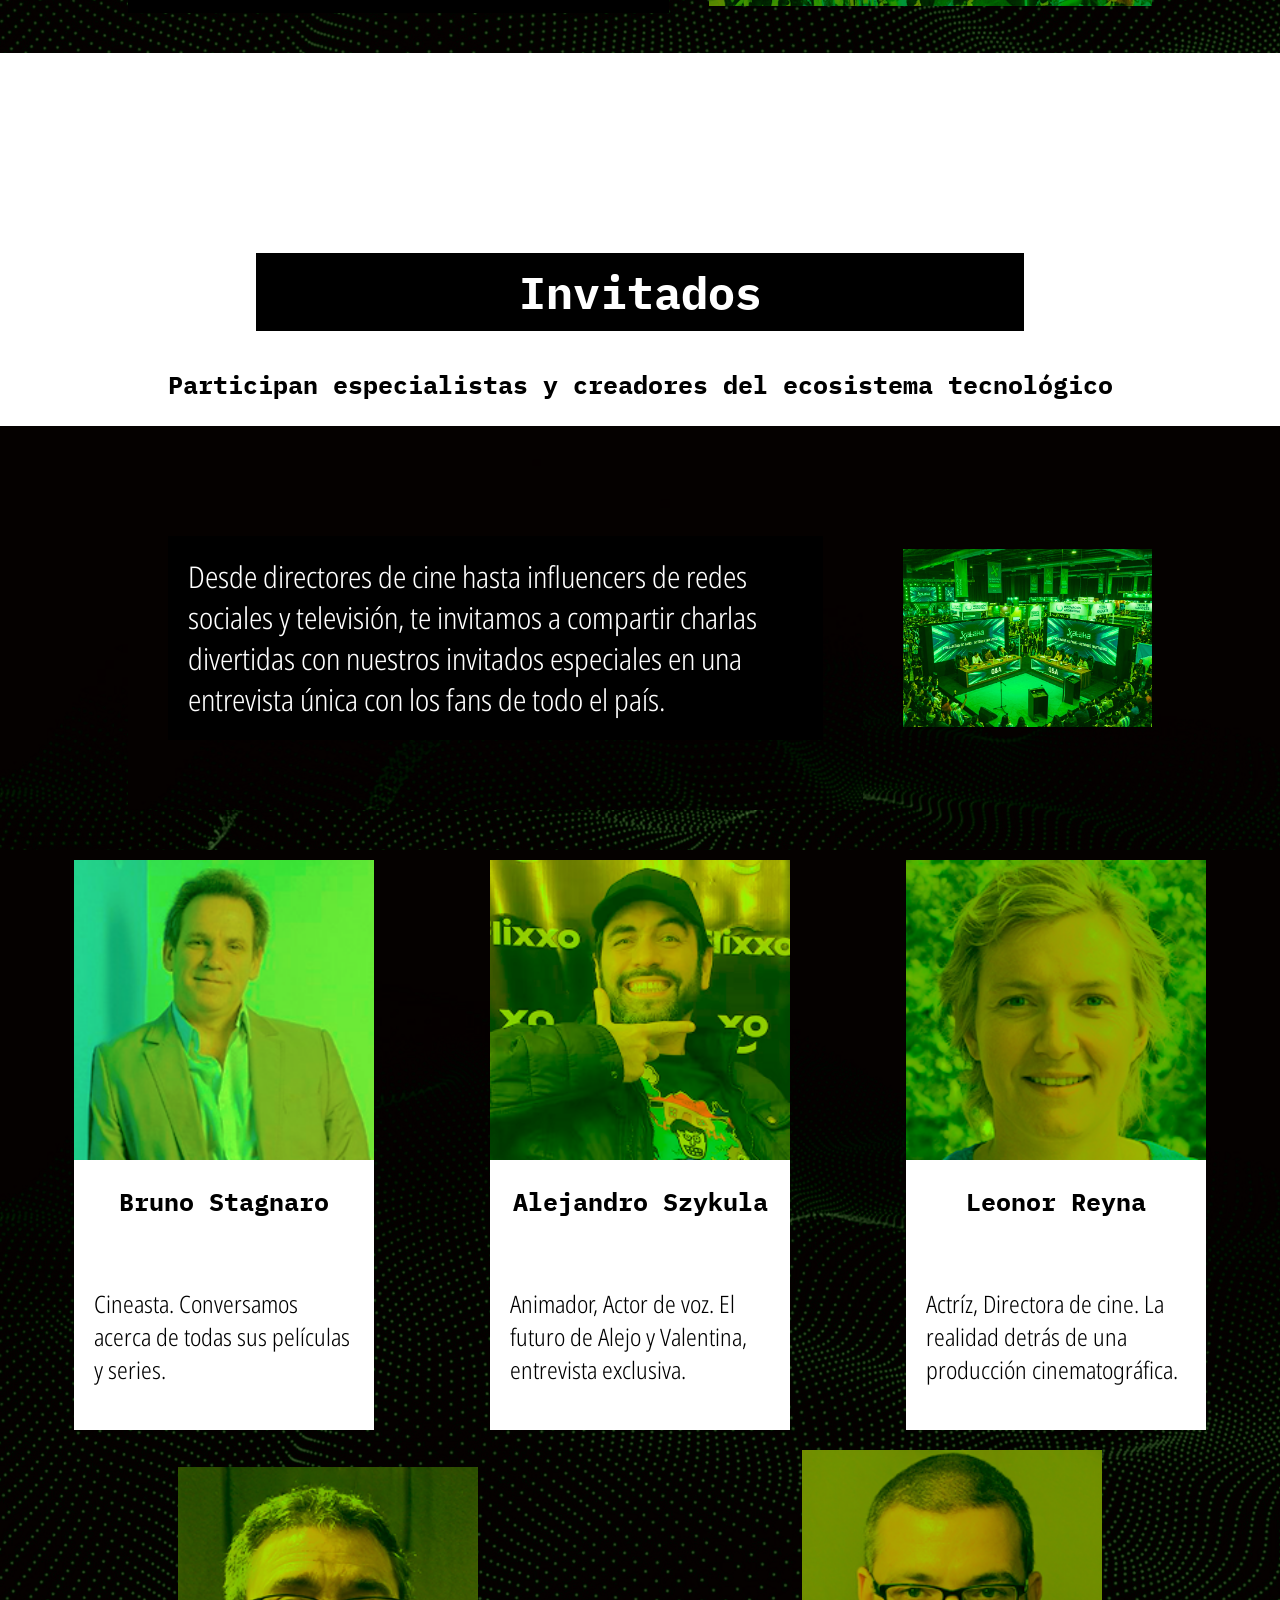
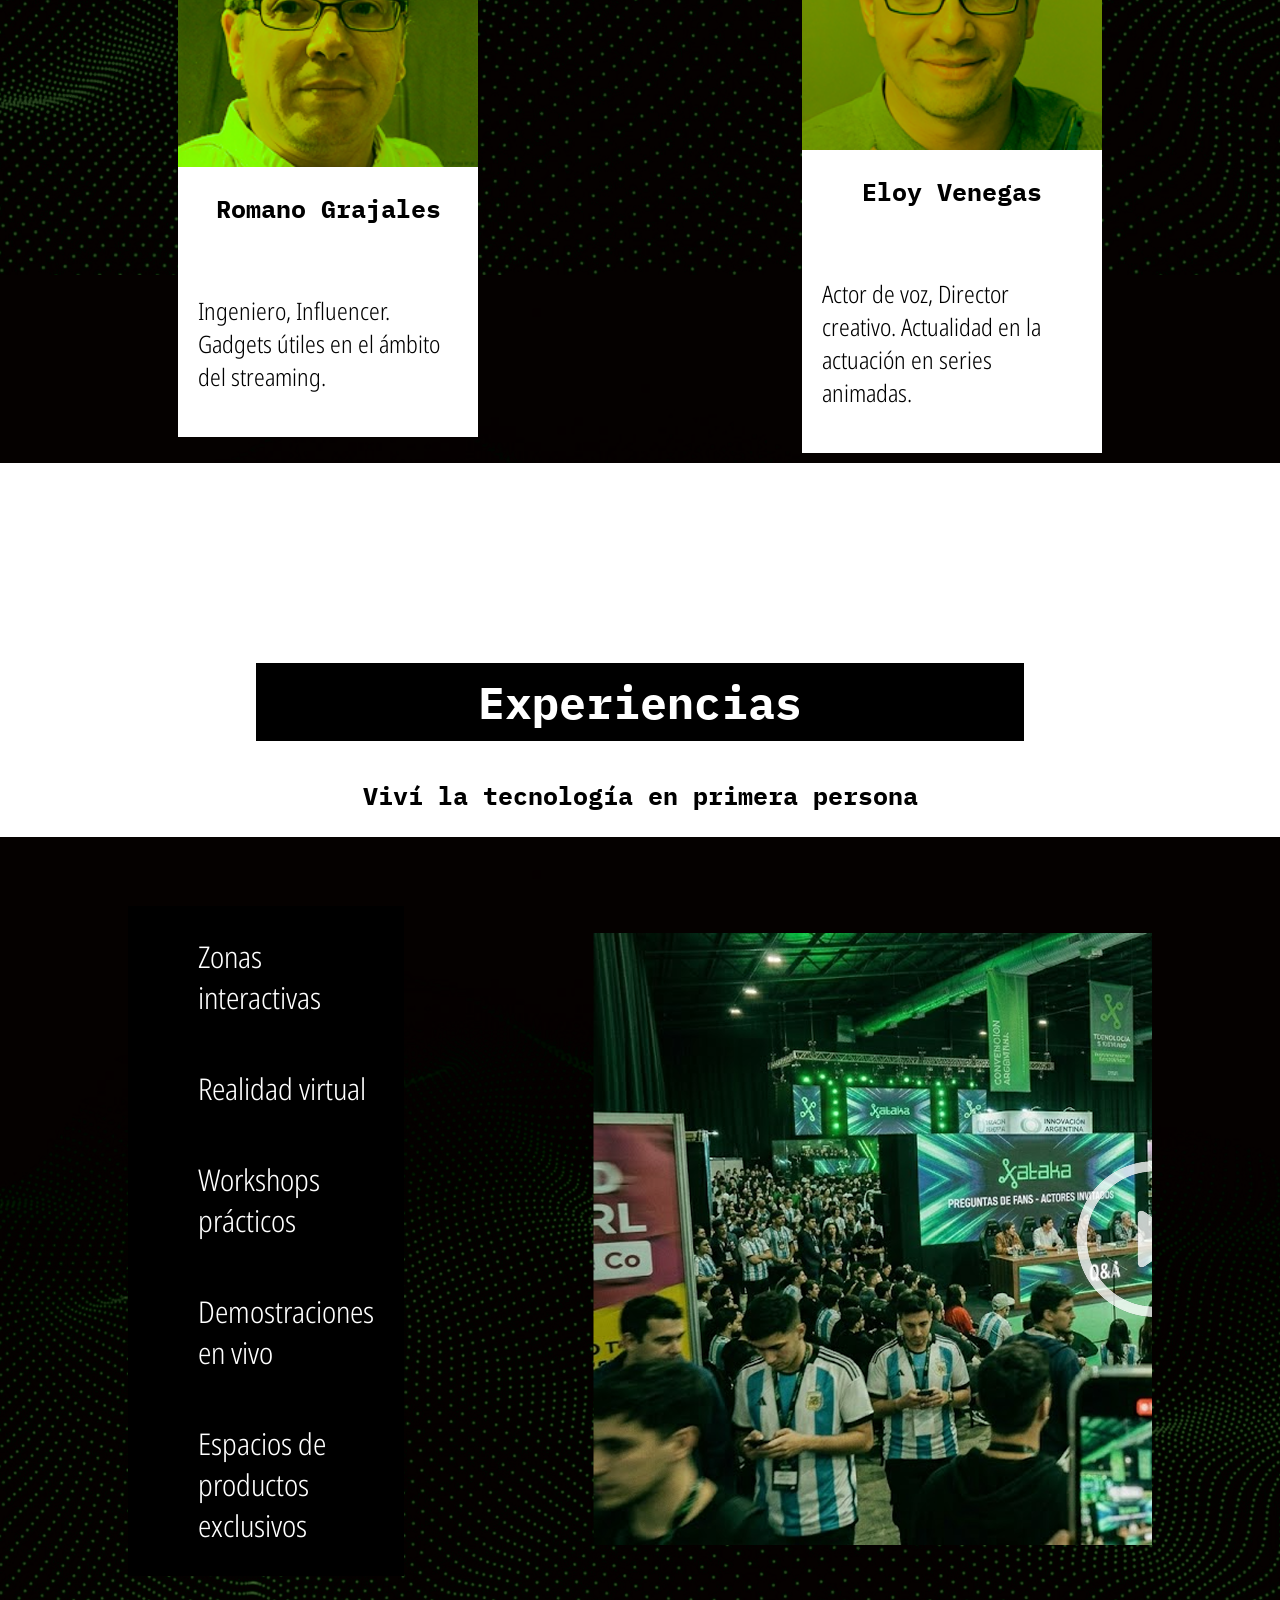
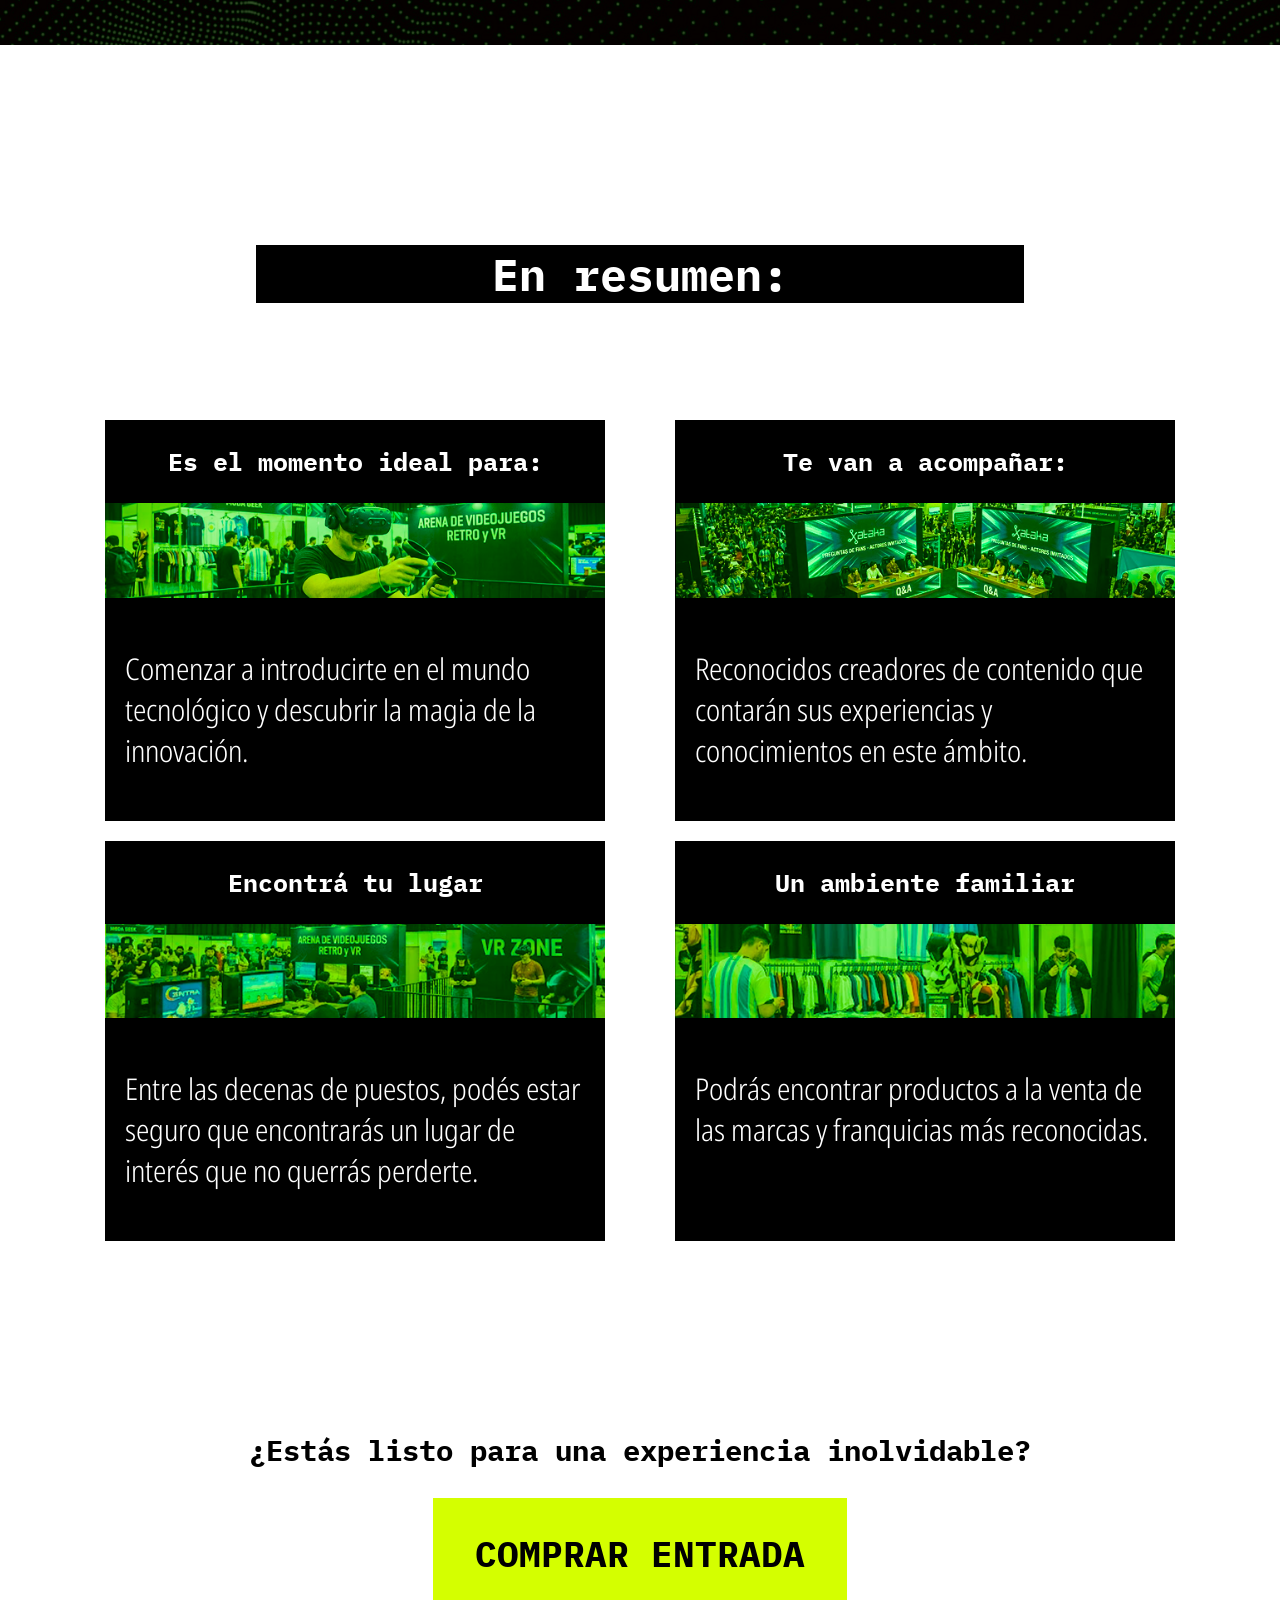
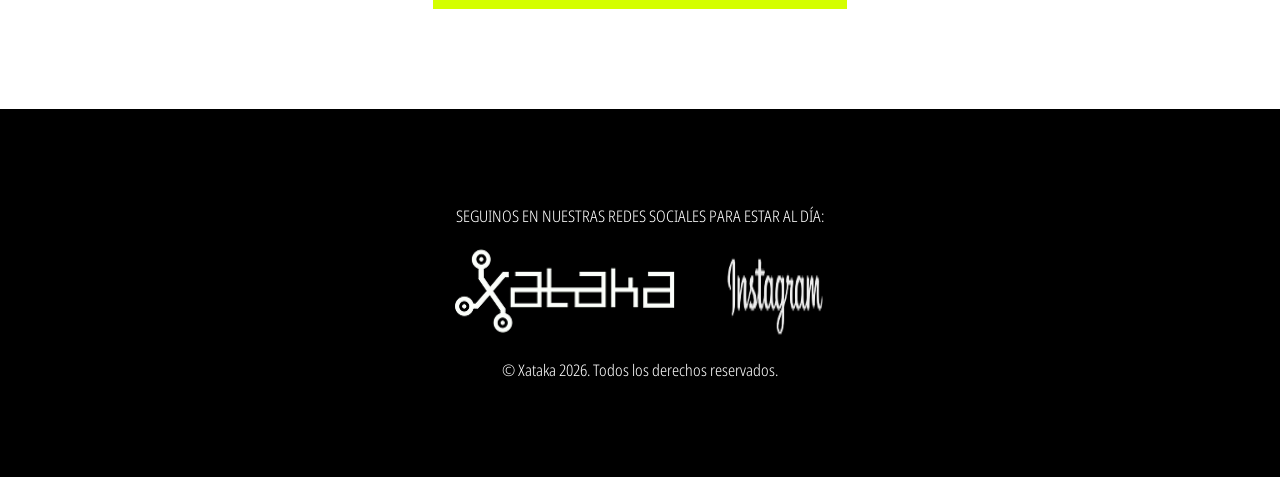
==== commit f4eeb168: "Add files via upload" ====
--- a/TP1_Xataca-main/index.html
+++ b/TP1_Xataca-main/index.html
@@ -6,6 +6,8 @@
       <meta name="viewport" content="width=device-width, initial-scale=1.0" />
       <meta name="description" content="Xataca Tech Fest" />
       <link rel="stylesheet" href="estilos.css" />
+
+      <meta name="viewport" content="width=device-width,initial-scale=1"/>
     </head>
     <body>
       <header class="portada">
@@ -21,8 +23,9 @@
           </ul>
         </nav>
 
-        <div class="título_fondo">
-          <h1>XATAKA TECH FEST ARGENTINA 2026</h1>
+                <div class="título_fondo">
+          <h1>XATAKA</h1>
+          <h3>TECH FEST ARGENTINA 2026</h3>
 
           <h2>
             Gadgets, innovación y futuro, toda la comunidad tech reunida en este
@@ -42,10 +45,10 @@
                 <h2>SEP 30 - OCT 02</h2>
               </div>
 
-            </div>  
-
-            <div>
-              <button class="boton"><h2>COMPRAR ENTRADA</h2></button>
+            </div>
+
+                        <div>
+              <button class="boton" id="boton"><h2>COMPRAR ENTRADA</h2></button>
             </div>
 
         </div>
@@ -54,8 +57,8 @@
       <!-- Inicia la sección de lo que podemos encontrar. -->
       <section>
         <div>
-          <div class="fondo_negro titulitos">
-            <h2>¿Qué vas a encontrar?</h2>
+          <div class="fondo_negro_titulitos">
+            <h2 id="Merch">¿Qué vas a encontrar?</h2>
           </div>
 
           <div class="fondo_portada">
@@ -77,7 +80,7 @@
       <!-- Inicia la sección de invitados. -->
       <section>
         <div>
-          <div class="fondo_negro titulitos">
+          <div class="fondo_negro_titulitos">
             <h2 id="Invitados">
               Invitados
             </h2>
@@ -126,7 +129,7 @@
       <!-- Inicia la sección de experiencias. -->
       <section>
         <div>
-          <div class="fondo_negro titulitos">
+          <div class="fondo_negro_titulitos">
             <h2 id="Experimentá">Experiencias</h2>
           </div>
           <h3>Viví la tecnología en primera persona</h3>
@@ -147,8 +150,8 @@
         </div>
       </section>
 
-      <div class="fondo_negro titulitos">
-            <h2 id="Invitados">
+         <div class="fondo_negro_titulitos">
+            <h2>
               En resumen:
             </h2>
           </div>
@@ -216,14 +219,17 @@
         </div>
       </section>
 
-      <div class="div_botonbajo">
+             <div class="div_botonbajo">
         <h3>¿Estás listo para una experiencia inolvidable?</h3>
-        <button class="boton"  style="width: 500px; height: 100px;"><h2>COMPRAR ENTRADA</h2></button>
+        <button class="boton" id="boton"><h2>COMPRAR ENTRADA</h2></button>
       </div>
 
+       <div class="modal" id="modal">
+
+        <span class="cerrao">&times;</span>
 
           <form id="form">
-            <h2>Registrá tus datos para comprar tu entrada</h2>
+          <h2>Registrá tus datos para comprar tu entrada</h2>
           <label for="Nombre">Nombre</label>
           <input
             type="text"
@@ -281,26 +287,27 @@
         </form>
 
         <input type="submit" id="boton-enviar" value="Enviar" />
-
         <input type="reset" id="boton-borrar" value="Borrar" />
-      </section>
-
-      <!-- Falta edad, cantidad de entradas, arreglar lo del teléfono y no sé qué más. -->
-
-           <script src="./papasfritas.js"></script>
-
-      <section class="mensajito escondidito" id="mensajito">
+
+              <div class="mensajito escondidito" id="mensajito">
         <p>
           Gracias <span id="Nombre-placeholder">Nombre</span>
           <span id="Apellido-placeholder">Apellido</span>, por dejar tus datos
           bancarios a <span id="email-placeholder">correo</span>:DDD
         </p>
-      </section>
-      <footer>
+      </div>
+
+        </div>
+      </section>
+
+      <!-- Falta edad, cantidad de entradas, arreglar lo del teléfono y no sé qué más. -->
+
+           <script src="./papasfritas.js"></script>
+     <footer>
         <p>SEGUINOS EN NUESTRAS REDES SOCIALES PARA ESTAR AL DÍA:</p>
         <div>
-          <a href="https://www.xataka.com/"><img src="./Imágenes/xatala_logo.png" alt="" class="img-uniforme"></a>
-          <a href=""><img src="./Imágenes/instagram.png" alt="" class="img-uniforme"></a>
+          <a href="https://www.xataka.com/"><img src="./Imágenes/xatala_logo.png" alt="" class="img-uniformeuno"></a>
+          <a href=""><img src="./Imágenes/instagram.png" alt="" class="img-uniformedos"></a>
 
         </div>
         <p>&copy; Xataka 2026. Todos los derechos reservados.</p>
--- a/TP1_Xataca-main/estilos.css
+++ b/TP1_Xataca-main/estilos.css
@@ -16,7 +16,7 @@
 }
 
 body {
-  padding: 0px;
+  padding: 0;
   margin: 0;
 }
 
@@ -33,12 +33,41 @@
   padding: 0px 40px;
 }
 
+.div_boton {
+  text-align: center;
+}
+
 .boton:hover {
   color: #fff;
   background-color: #627600;
 }
 
-.div_botonbajo{
+.modal {
+  display: none; /* Hidden by default */
+  position: fixed;
+  z-index: 1;
+  left: 0;
+  top: 0;
+  width: 80%;
+  height: 80%;
+  overflow: auto;
+  background-color: rgb(255, 255, 255);
+}
+
+.cerrao {
+  color: #aaa;
+  float: right;
+  font-size: 28px;
+  font-weight: bold;
+}
+
+.cerrao:hover {
+  color: #000;
+  text-decoration: none;
+  cursor: pointer;
+}
+
+.div_botonbajo {
   display: flex;
   flex-direction: column;
   align-content: space-around;
@@ -50,7 +79,7 @@
 }
 
 .título_fondo {
-  background-color: black;
+  background-color: rgba(0, 0, 0, 0.815);
   padding: 16px;
 }
 
@@ -59,10 +88,8 @@
   flex-direction: row;
   align-content: space-around;
   margin-top: 40px;
-}
-
-.div_ubicacionyboton div{
-  flex-direction: column;
+  /*margin-inline: 300px;
+  transform: translateX(-300px);*/
 }
 
 .ubicacion {
@@ -79,7 +106,11 @@
   width: auto;
 }
 
-.div_ubicacionyboton{
+.div_ubicacionyboton div {
+  flex-direction: column;
+}
+
+.div_ubicacionyboton {
   display: flex;
   flex-direction: row;
   justify-content: center;
@@ -93,6 +124,8 @@
   font-family: "Special Gothic Expanded One";
   font-size: 80px;
   text-shadow: #ffffff77 0px 4px 0px;
+  margin-bottom: 8px;
+  margin-top: 8px;
 }
 
 /*
@@ -127,6 +160,23 @@
 h2,
 h3 {
   font-family: "IBM Plex Mono";
+}
+
+.fondo_negro_titulitos{
+  text-align: center;
+  margin-top: 200px;
+  margin-left: 20%;
+  margin-right: 20%;
+  font-size: 30px;
+  color: #fff;
+  background-color: #000;
+}
+
+header h3{
+  font-size: 40px;
+  font-family: "Special Gothic Expanded One";
+  text-shadow: #ffffff77 0px 4px 0px;
+  margin-top: 0px;
 }
 
 div.fondo_negro,
@@ -186,10 +236,11 @@
   background-attachment: fixed;
   color: #fff;
   text-align: center;
+  padding-top: 100px;
 }
 
 .fondo_portada {
-  padding: 40px;
+  padding: 40px 10%;
   background-image: url("./Imágenes/fondo_header.png");
   display: flex;
   align-items: center;
@@ -205,16 +256,18 @@
   font-size: 30px;
 }
 
-.cuadro_invitados{
+.cuadro_invitados {
   display: flex;
   flex-direction: row;
   justify-content: space-around;
   align-items: center;
   background-image: url("./Imágenes/fondo_header.png");
   flex-wrap: wrap;
-}
-
-.tarjeta_invitado{
+  padding: 0px 16px;
+}
+
+/*DE LUCAS*/
+.tarjeta_invitado {
   background-color: #fff;
   width: 300px;
   margin: 10px;
@@ -224,11 +277,11 @@
   justify-content: space-between;
 }
 
-.tarjeta_invitado img{
+.tarjeta_invitado img {
   width: 100%;
 }
 
-.tarjeta_invitado p{
+.tarjeta_invitado p {
   background-color: #fff;
   color: #000;
   font-size: 24px;
@@ -237,14 +290,6 @@
 .imagenes-seccion {
   display: flex;
   gap: 20px;
-}
-
-.titulitos {
-  text-align: center;
-  margin: 100px;
-  margin-inline: 260px;
-  padding: 20px;
-  font-size: large;
 }
 
 .listita {
@@ -328,15 +373,14 @@
 }
 
 footer {
-  font-family: "Noto Sans Condensed Light";
   background-color: #000;
   color: #fff;
   text-align: center;
   padding: 80px;
-  font-size: 25px;
-}
-
-footer div{
+  font-family: "Noto Sans Condensed Light";
+}
+
+footer div {
   display: flex;
   flex-direction: row;
   align-content: space-around;
@@ -345,11 +389,194 @@
   gap: 50px;
 }
 
-.img-uniforme {
-    width: 220px;  /* Ancho fijo deseado */
-    height: 100px; /* Alto fijo deseado */
-    background-color: transparent; 
-}
+.img-uniformeuno {
+  width: 220px;
+  height: 100px;
+  background-color: transparent;
+}
+
+.img-uniformedos {
+  width: 100px;
+  height: 100px;
+  background-color: transparent;
+}
+
+#modal{
+    top: 50%;
+    left: 50%;
+    transform: translate(-50%, -50%);
+}
+
+#form{
+  padding: 0px 32px;
+}
+
+/* Empieza sección responsive*/
+@media screen and (max-width: 1000px) {
+  html{
+    padding: 0px;
+  }
+
+  header ul{
+    margin-left: 16px;
+    padding: 0px;
+  }
+
+  header h1 {
+  font-family: "Special Gothic Expanded One";
+  font-size: 60px;
+  text-shadow: #ffffff77 0px 4px 0px;
+  margin: 0px;
+  }
+
+  header h2{
+    font-size: 16px;
+  }
+
+  header h3{
+    font-size: 30px;
+    font-family: "Special Gothic Expanded One";
+    text-shadow: #ffffff77 0px 4px 0px;
+    margin-top: 0px;
+  }
+
+  .título_fondo{
+    margin-top: 64px;
+    margin-bottom: 64px;
+    padding: 4px 16px;
+  }
+
+  .fondo_negro_titulitos{
+    margin-top: 88px;
+    margin-left: 10%;
+    margin-right: 10%;
+    font-size: 24px;
+  }
+
+  .portada{
+    padding: 8px;
+    padding-top: 32px;
+  }
+
+  nav img{
+    width: 110px;
+    height: 48px;margin-top: 8px;
+  }
+
+    nav {
+    position: fixed;
+    top: 0;
+    left: 0;
+    width: 100%;
+    background-image: linear-gradient(black, transparent);
+    z-index: 1;
+    display: flex;
+    justify-content: center;
+  }
+
+  nav a {
+    color: #fff;
+    display: flex;
+    text-align: center;
+    text-decoration: none;
+    font-size: 12px;
+    /* flex-direction: column;
+      */
+  }
+
+  nav ul {
+    font-family: "IBM Plex Mono";
+    font-weight: bold;
+  }
+
+  nav a:hover {
+    color: #d4ff00;
+  }
+
+  nav li {
+    padding: 0%;
+    display: inline-block;
+  }
+
+  .div_ubicacionyboton{
+    flex-direction: column;
+    margin-bottom: 64px;
+
+  }
+
+  .info{
+    width: 90%;
+  }
+
+  .fondo_portada{
+    flex-direction: column;
+    padding: 40px 16px;
+  }
+
+  .tikita{
+    display: none;
+  }
+
+  .listita{
+    width: 95%;
+    padding: 0px;
+    font-size: 14px;
+  }
+
+  ul li{
+    font-size: 20px;
+    text-align: center;
+  }
+
+  p{
+    font-size: 20px;
+  }
+
+  .cuadro_negro{
+    padding: 0px;
+  }
+
+  .cuadro_invitados{
+    padding-bottom: 100px;
+  }
+
+  .carrusel{
+    width: 100%;
+  }
+
+  .fondo_negro.titulitos{
+    font-size: 32px;
+    margin: 0px;
+    padding: 0px;
+  }
+
+  footer{
+    padding: 80px, 16px;
+  }
+
+  form{
+    padding: 16px;
+  }
+
+  #modal{
+    top: 50%;
+    left: 50%;
+    transform: translate(-50%, -50%);
+  }
+
+  .boton{
+    padding: 0px 20px;
+  }
+
+  button h2{
+    font-size: 24px;
+  }
+
+  .contenedor-tarjeta{
+    padding: 16px 16px;
+  }
+
+} 
 
 /*@media (max-width: 600px) {
   html,
